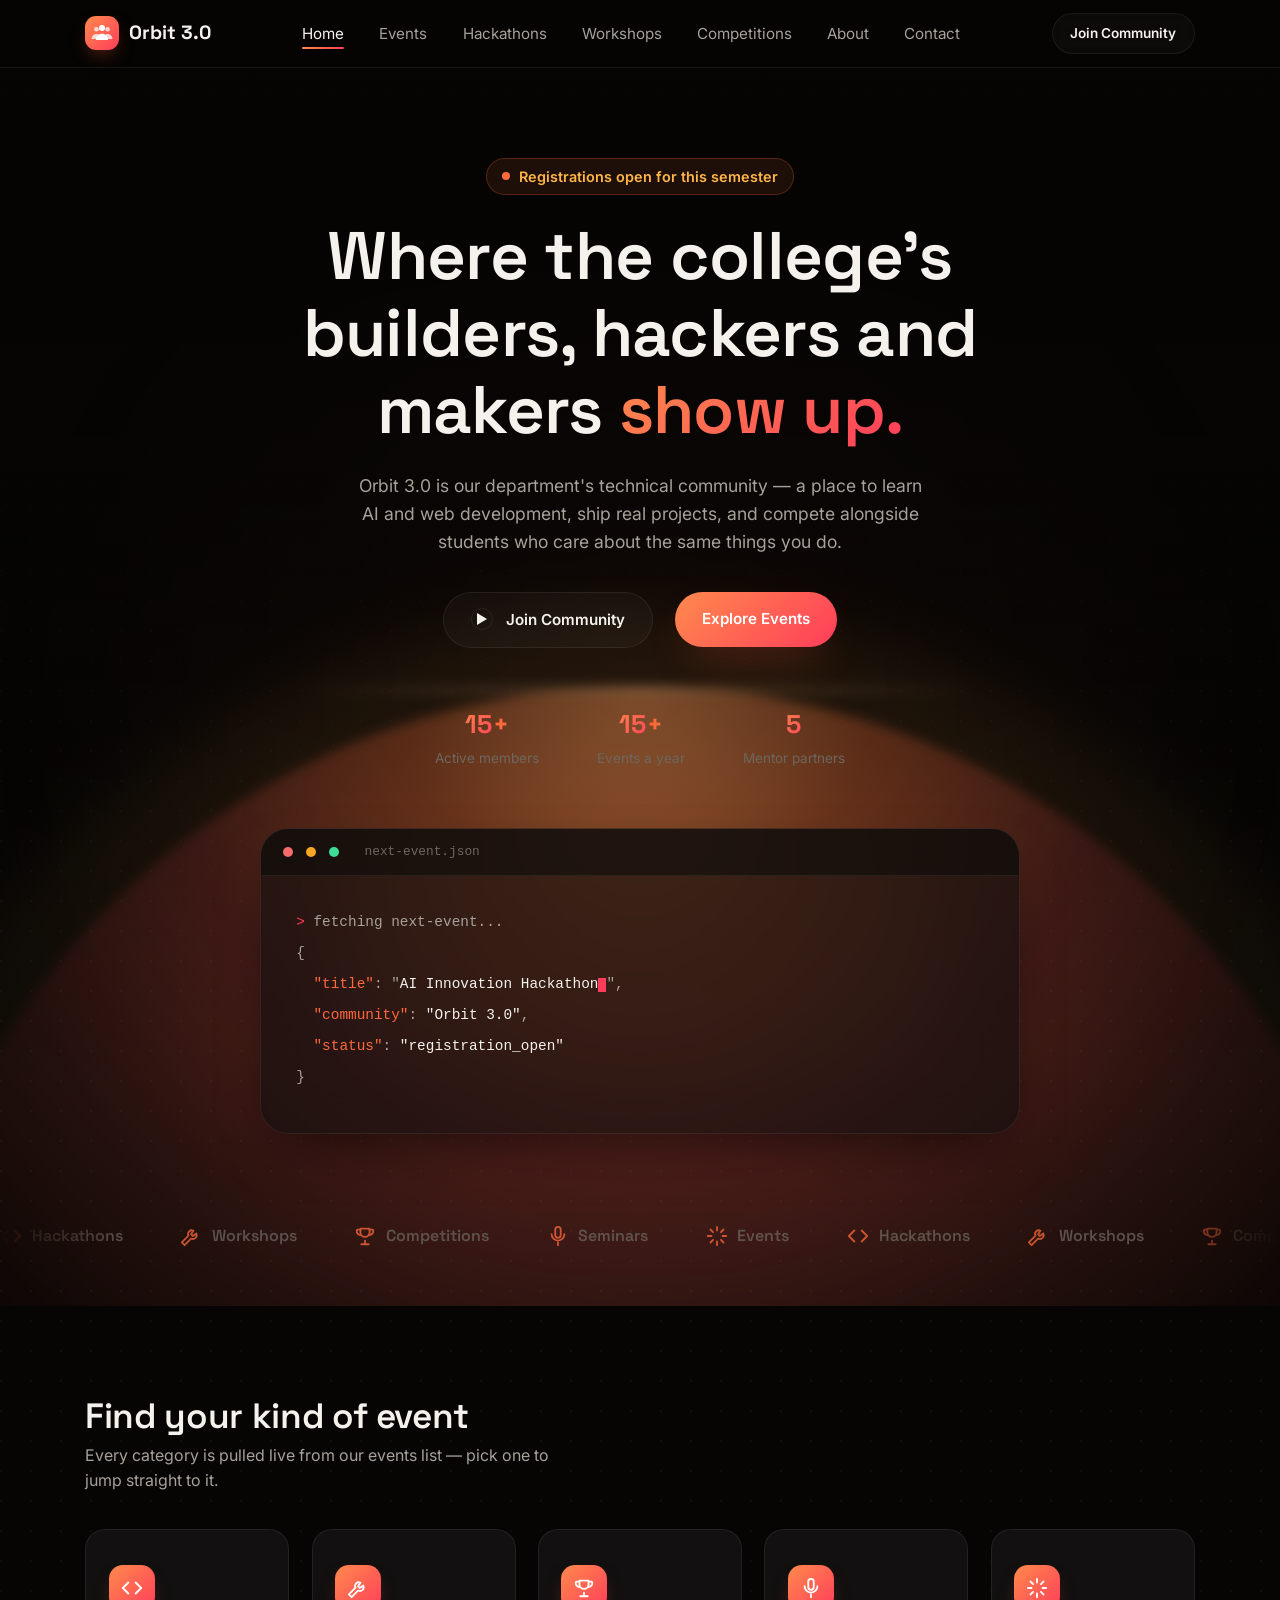
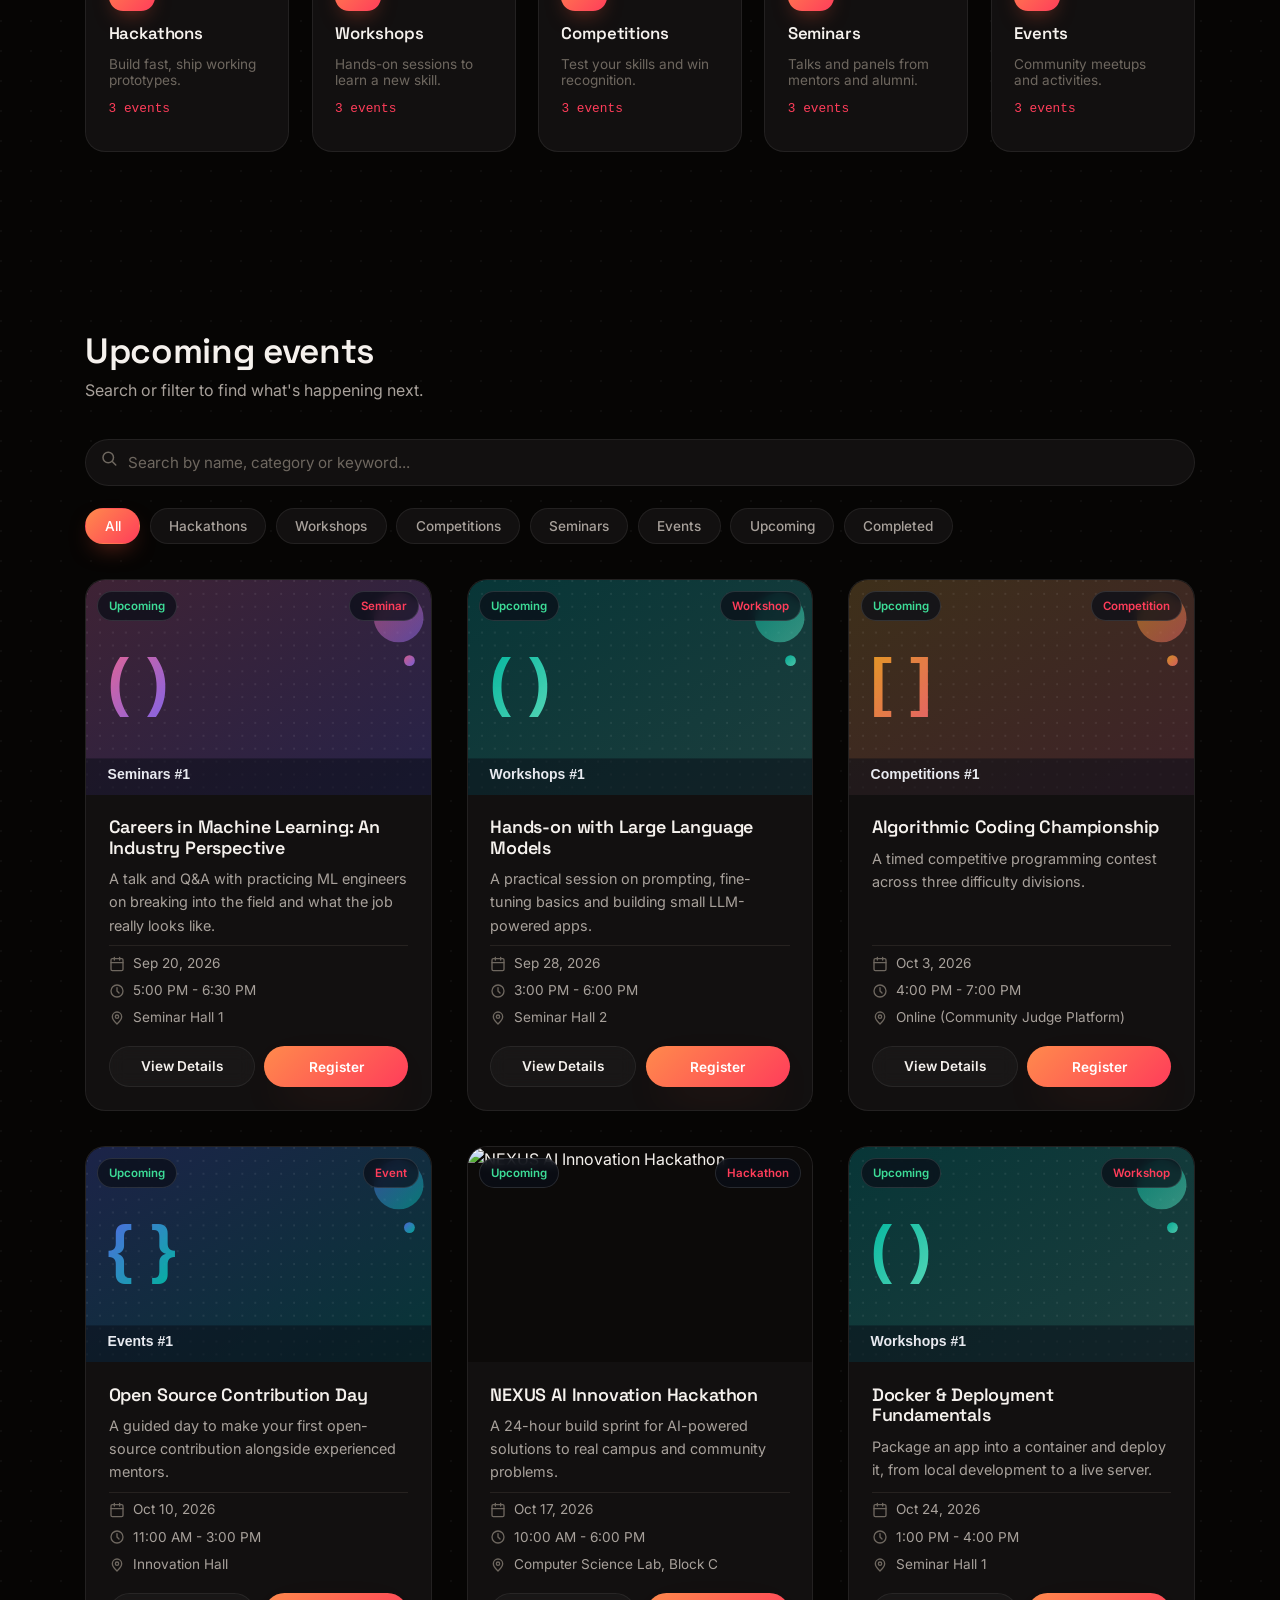
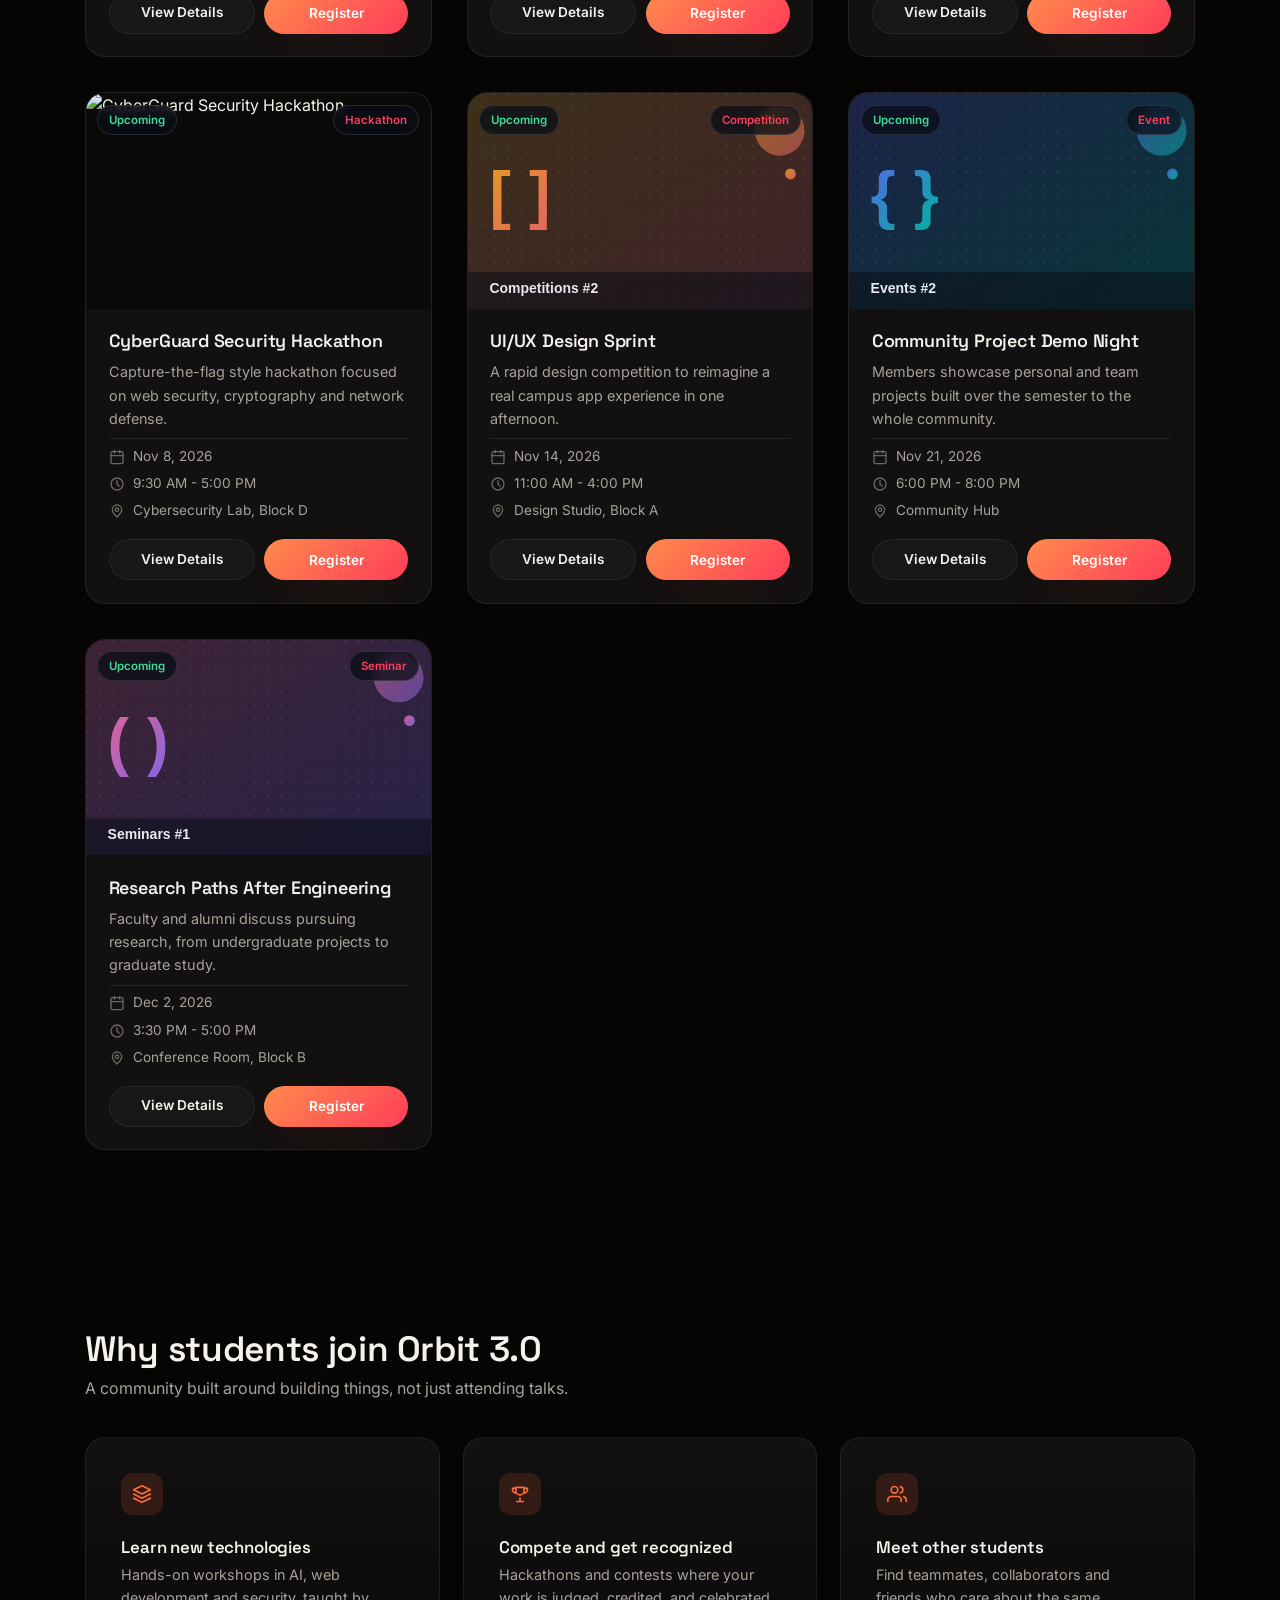
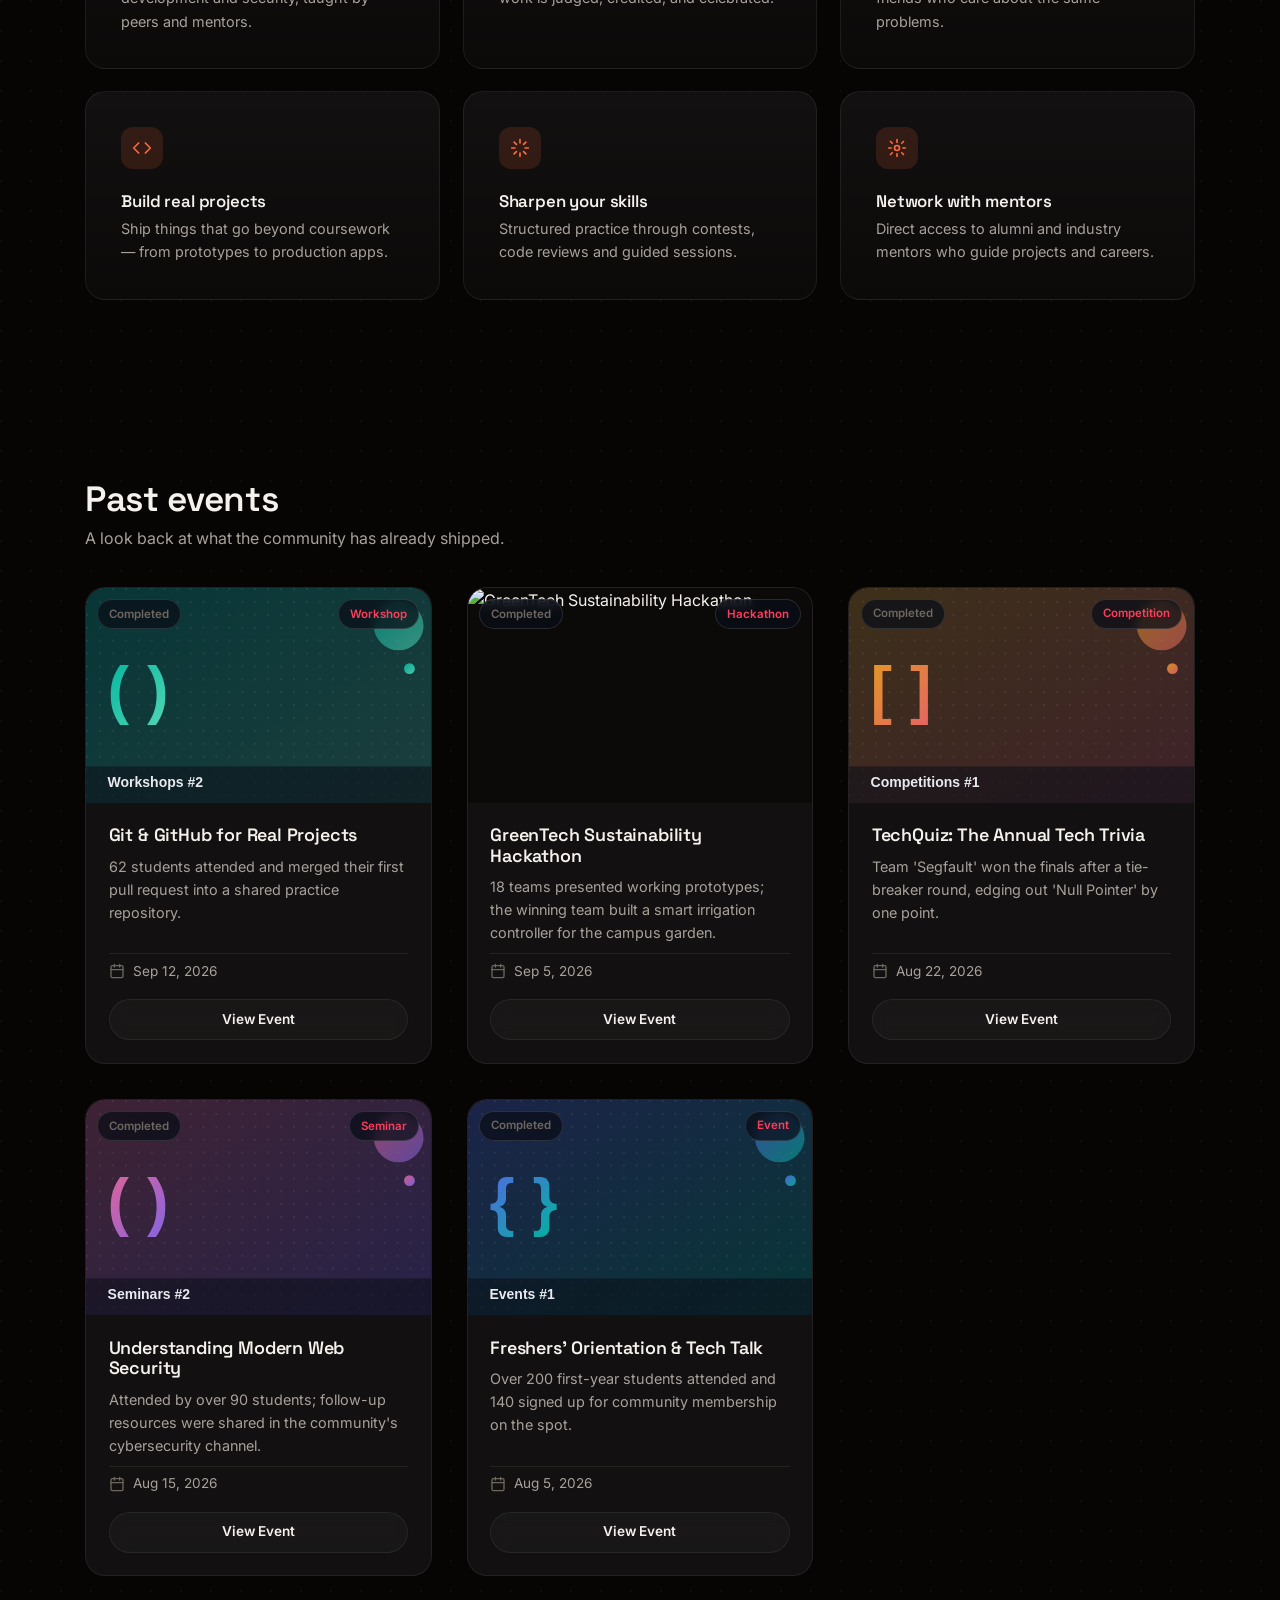
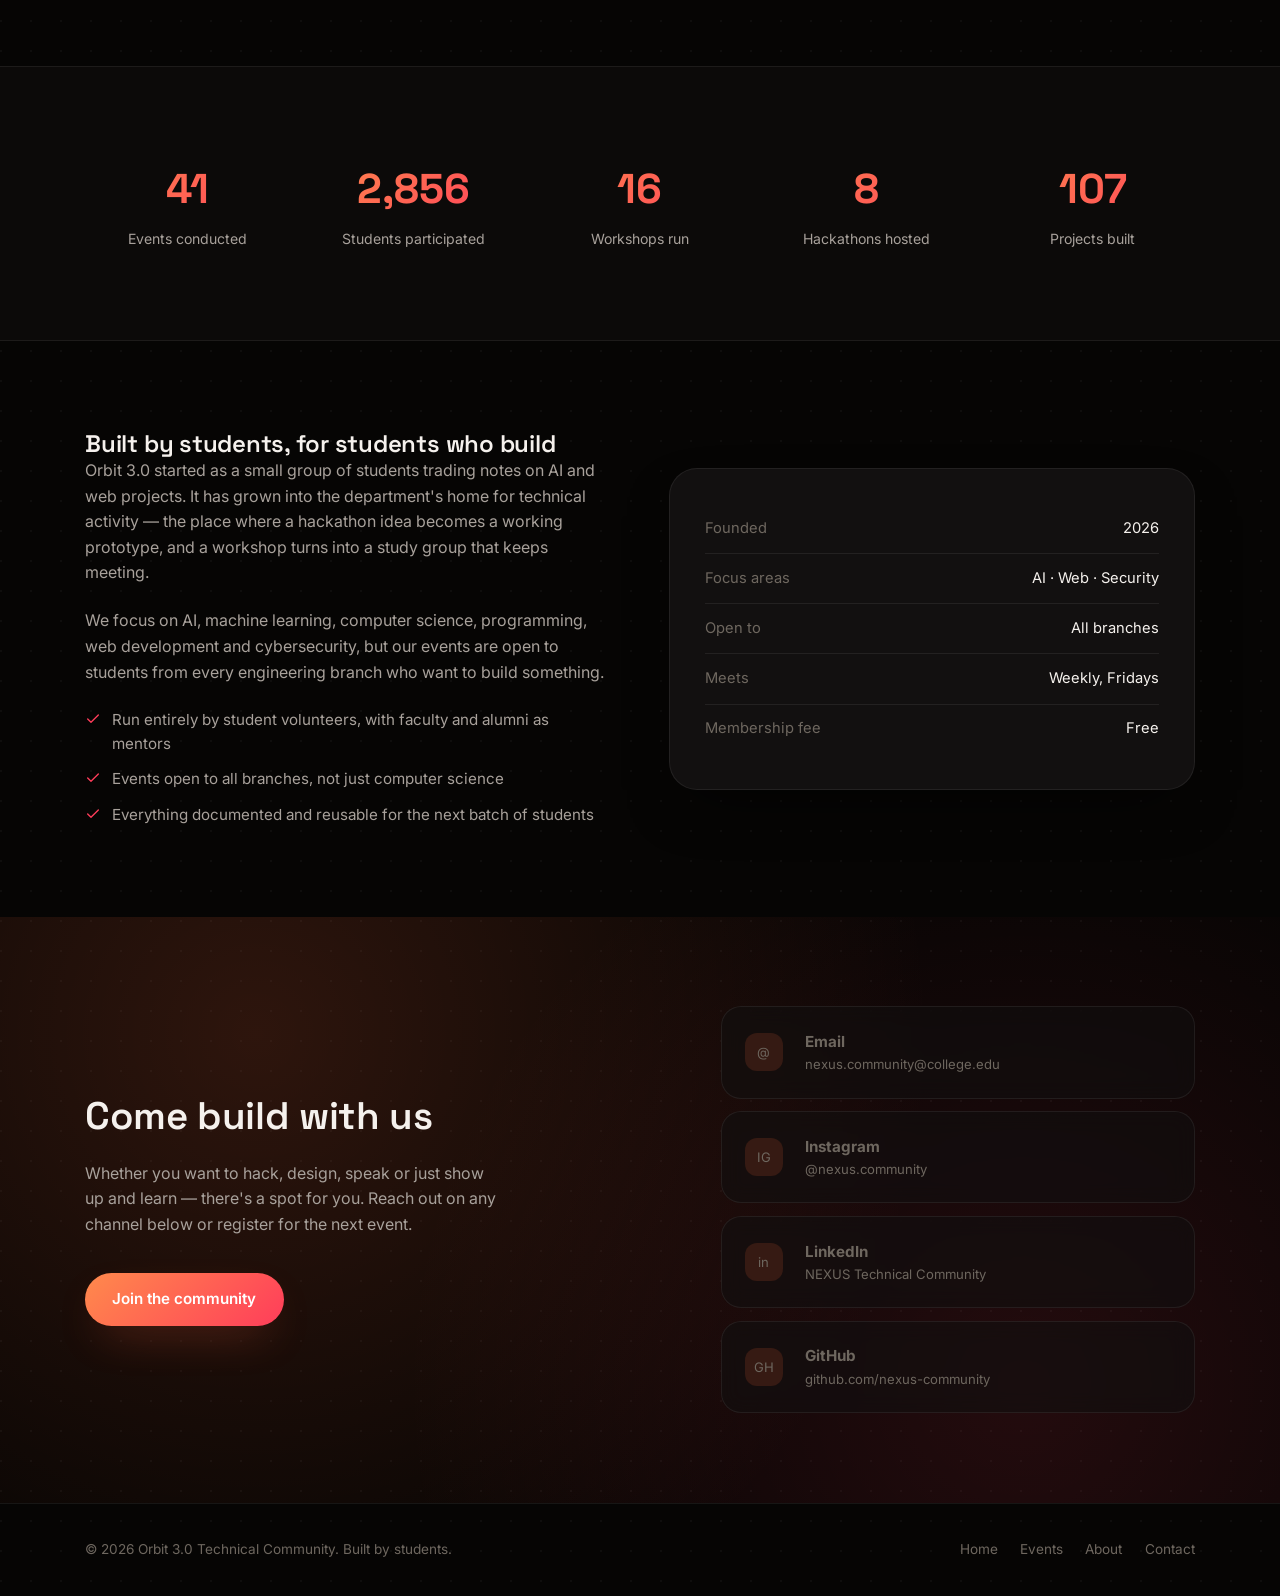
==== index.html @ faaf7ba0 "Fix website structure" ====
<!DOCTYPE html>
<html lang="en">
<head>
  <meta charset="UTF-8" />
  <meta name="viewport" content="width=device-width, initial-scale=1.0" />
  <title>Orbit 3.0 — College Technical Community</title>
  <meta name="description" content="NEXUS is our college's technical community for AI, ML, web development, cybersecurity and programming — discover hackathons, workshops, competitions and seminars." />
  <link rel="preconnect" href="https://fonts.googleapis.com" />
  <link rel="preconnect" href="https://fonts.gstatic.com" crossorigin />
  <link href="https://fonts.googleapis.com/css2?family=Space+Grotesk:wght@500;600;700&family=Inter:wght@400;500;600;700&display=swap" rel="stylesheet" />
  <link rel="stylesheet" href="style.css" />
</head>
<body>
  <a href="#main" class="skip-link">Skip to main content</a>

  <!-- Decorative fixed progress bar, filled by script.js as the user scrolls -->
  <div class="scroll-progress" id="scrollProgress" aria-hidden="true"></div>

  <!-- ============== NAVBAR ============== -->
  <header class="navbar">
    <div class="container nav-inner">
      <a href="#home" class="brand">
        <span class="brand-mark" aria-hidden="true">
            <svg width="30" height="24" viewBox="0 0 24 24" fill="none" xmlns="http://www.w3.org/2000/svg">
            <circle cx="6.4" cy="8.3" r="2.3" fill="currentColor" opacity="0.75"/>
            <path d="M1.6 18c0-2.9 2.1-5.1 4.8-5.1s4.8 2.2 4.8 5.1" fill="currentColor" opacity="0.75"/>
            <circle cx="17.6" cy="8.3" r="2.3" fill="currentColor" opacity="0.75"/>
            <path d="M12.8 18c0-2.9 2.1-5.1 4.8-5.1s4.8 2.2 4.8 5.1" fill="currentColor" opacity="0.75"/>
            <circle cx="12" cy="6.9" r="3" fill="currentColor"/>
            <path d="M5.9 19c0-3.6 2.7-6.3 6.1-6.3s6.1 2.7 6.1 6.3" fill="currentColor"/>
          </svg>
        </span>
        Orbit 3.0
      </a>

      <nav aria-label="Primary">
        <ul class="nav-links" id="navLinks">
          <li><a href="#home" class="active">Home</a></li>
          <li><a href="#events">Events</a></li>
          <li><a href="#categories">Hackathons</a></li>
          <li><a href="#categories">Workshops</a></li>
          <li><a href="#categories">Competitions</a></li>
          <li><a href="#about">About</a></li>
          <li><a href="#contact">Contact</a></li>
        </ul>
      </nav>

      <div class="nav-cta">
        <a href="#contact" class="btn btn-secondary btn-sm">Join Community</a>
        <button class="hamburger" id="hamburger" aria-label="Toggle navigation menu" aria-expanded="false">
          <span></span><span></span><span></span>
        </button>
      </div>
    </div>
  </header>

  <main id="main">
    <!-- ============== HERO ============== -->
    <section id="home" class="hero">
      <div class="hero-glow" aria-hidden="true"></div>
      <div class="container hero-center">
        <div class="hero-eyebrow-row">
          <span class="live-dot" aria-hidden="true"></span>
          Registrations open for this semester
        </div>
        <h1>Where the college's builders, hackers and makers <span class="grad-text">show up.</span></h1>
        <p>
          Orbit 3.0 is our department's technical community — a place to learn AI and web development, ship real
          projects, and compete alongside students who care about the same things you do.
        </p>
        <div class="hero-actions">
          <a href="#contact" class="btn btn-secondary">
            <span class="btn-play" aria-hidden="true">
              <svg width="10" height="12" viewBox="0 0 10 12" fill="currentColor"><path d="M0 0v12l10-6L0 0Z"/></svg>
            </span>
            Join Community
          </a>
          <a href="#events" class="btn btn-primary">Explore Events</a>
        </div>
        <div class="hero-meta">
          <div>
            <span class="meta-number"><strong data-count-to="15">0</strong><span class="meta-suffix">+</span></span>
            <span class="meta-label">Active members</span>
          </div>
          <div>
            <span class="meta-number"><strong data-count-to="15">0</strong><span class="meta-suffix">+</span></span>
            <span class="meta-label">Events a year</span>
          </div>
          <div>
            <span class="meta-number"><strong data-count-to="5">0</strong></span>
            <span class="meta-label">Mentor partners</span>
          </div>
        </div>

        <div class="hero-visual" aria-hidden="true">
          <div class="terminal-bar">
            <span class="terminal-dot red"></span>
            <span class="terminal-dot yellow"></span>
            <span class="terminal-dot green"></span>
            <span class="terminal-title">next-event.json</span>
          </div>
          <div class="terminal-body">
            <div class="line"><span class="prompt">&gt;</span> fetching next-event...</div>
            <div class="line">{</div>
            <div class="line">&nbsp;&nbsp;<span class="key">"title"</span>: "<span class="val" id="heroTypedValue"></span><span class="type-cursor"></span>",</div>
            <div class="line">&nbsp;&nbsp;<span class="key">"community"</span>: <span class="val">"Orbit 3.0"</span>,</div>
            <div class="line">&nbsp;&nbsp;<span class="key">"status"</span>: <span class="val">"registration_open"</span></div>
            <div class="line">}</div>
          </div>
        </div>
      </div>

      <!-- Auto-scrolling strip of event categories, echoing the "trusted by"
           logo marquees on premium landing pages, built entirely from the
           site's real categories (not fabricated content). -->
      <div class="marquee" aria-label="Event categories">
        <div class="marquee-track" id="marqueeTrack">
          <!-- Rendered twice by script.js for a seamless loop -->
        </div>
      </div>
    </section>

    <!-- ============== CATEGORIES ============== -->
    <section id="categories">
      <div class="container">
        <div class="section-head">
          <div>
            <h2>Find your kind of event</h2>
            <p>Every category is pulled live from our events list — pick one to jump straight to it.</p>
          </div>
        </div>
        <div class="category-grid" id="categoryGrid">
          <!-- Rendered by script.js -->
        </div>
      </div>
    </section>

    <!-- ============== UPCOMING EVENTS ============== -->
    <section id="events">
      <div class="container">
        <div class="section-head">
          <div>
            <h2>Upcoming events</h2>
            <p>Search or filter to find what's happening next.</p>
          </div>
        </div>

        <div class="controls">
          <div class="search-box">
            <span class="search-icon" aria-hidden="true">
              <svg width="18" height="18" viewBox="0 0 24 24" fill="none" stroke="currentColor" stroke-width="2" stroke-linecap="round" stroke-linejoin="round"><circle cx="11" cy="11" r="7"/><path d="m21 21-4.3-4.3"/></svg>
            </span>
            <label for="eventSearch" class="sr-only">Search events</label>
            <input type="search" id="eventSearch" placeholder="Search by name, category or keyword..." />
          </div>
          <div class="filter-chips" role="group" aria-label="Filter events">
            <button class="chip active" data-filter="all">All</button>
            <button class="chip" data-filter="hackathon">Hackathons</button>
            <button class="chip" data-filter="workshop">Workshops</button>
            <button class="chip" data-filter="competition">Competitions</button>
            <button class="chip" data-filter="seminar">Seminars</button>
            <button class="chip" data-filter="event">Events</button>
            <button class="chip" data-filter="upcoming">Upcoming</button>
            <button class="chip" data-filter="completed">Completed</button>
          </div>
        </div>

        <div class="event-grid" id="eventGrid">
          <!-- Rendered by script.js -->
        </div>
      </div>
    </section>

    <!-- ============== WHY JOIN ============== -->
    <section id="why-join">
      <div class="container">
        <div class="section-head">
          <div>
            <h2>Why students join Orbit 3.0</h2>
            <p>A community built around building things, not just attending talks.</p>
          </div>
        </div>
        <div class="benefits-grid">
          <div class="benefit-card reveal">
            <div class="benefit-icon">
              <svg width="20" height="20" viewBox="0 0 24 24" fill="none" stroke="currentColor" stroke-width="2" stroke-linecap="round" stroke-linejoin="round"><path d="M12 2 2 7l10 5 10-5-10-5Z"/><path d="M2 17l10 5 10-5M2 12l10 5 10-5"/></svg>
            </div>
            <h3>Learn new technologies</h3>
            <p>Hands-on workshops in AI, web development and security, taught by peers and mentors.</p>
          </div>
          <div class="benefit-card reveal">
            <div class="benefit-icon">
              <svg width="20" height="20" viewBox="0 0 24 24" fill="none" stroke="currentColor" stroke-width="2" stroke-linecap="round" stroke-linejoin="round"><path d="M8 21h8M12 17v4M7 4h10v4a5 5 0 0 1-10 0V4Z"/><path d="M7 5H4a1 1 0 0 0-1 1 5 5 0 0 0 4 5M17 5h3a1 1 0 0 1 1 1 5 5 0 0 1-4 5"/></svg>
            </div>
            <h3>Compete and get recognized</h3>
            <p>Hackathons and contests where your work is judged, credited, and celebrated.</p>
          </div>
          <div class="benefit-card reveal">
            <div class="benefit-icon">
              <svg width="20" height="20" viewBox="0 0 24 24" fill="none" stroke="currentColor" stroke-width="2" stroke-linecap="round" stroke-linejoin="round"><path d="M17 21v-2a4 4 0 0 0-4-4H5a4 4 0 0 0-4 4v2"/><circle cx="9" cy="7" r="4"/><path d="M23 21v-2a4 4 0 0 0-3-3.87M16 3.13a4 4 0 0 1 0 7.75"/></svg>
            </div>
            <h3>Meet other students</h3>
            <p>Find teammates, collaborators and friends who care about the same problems.</p>
          </div>
          <div class="benefit-card reveal">
            <div class="benefit-icon">
              <svg width="20" height="20" viewBox="0 0 24 24" fill="none" stroke="currentColor" stroke-width="2" stroke-linecap="round" stroke-linejoin="round"><path d="m16 18 6-6-6-6M8 6l-6 6 6 6"/></svg>
            </div>
            <h3>Build real projects</h3>
            <p>Ship things that go beyond coursework — from prototypes to production apps.</p>
          </div>
          <div class="benefit-card reveal">
            <div class="benefit-icon">
              <svg width="20" height="20" viewBox="0 0 24 24" fill="none" stroke="currentColor" stroke-width="2" stroke-linecap="round" stroke-linejoin="round"><path d="M12 2v4M12 18v4M4.9 4.9l2.8 2.8M16.3 16.3l2.8 2.8M2 12h4M18 12h4M4.9 19.1l2.8-2.8M16.3 7.7l2.8-2.8"/></svg>
            </div>
            <h3>Sharpen your skills</h3>
            <p>Structured practice through contests, code reviews and guided sessions.</p>
          </div>
          <div class="benefit-card reveal">
            <div class="benefit-icon">
              <svg width="20" height="20" viewBox="0 0 24 24" fill="none" stroke="currentColor" stroke-width="2" stroke-linecap="round" stroke-linejoin="round"><circle cx="12" cy="12" r="3"/><path d="M12 2v3M12 19v3M4.2 4.2l2.1 2.1M17.7 17.7l2.1 2.1M2 12h3M19 12h3M4.2 19.8l2.1-2.1M17.7 6.3l2.1-2.1"/></svg>
            </div>
            <h3>Network with mentors</h3>
            <p>Direct access to alumni and industry mentors who guide projects and careers.</p>
          </div>
        </div>
      </div>
    </section>

    <!-- ============== PAST EVENTS ============== -->
    <section id="past-events">
      <div class="container">
        <div class="section-head">
          <div>
            <h2>Past events</h2>
            <p>A look back at what the community has already shipped.</p>
          </div>
        </div>
        <div class="event-grid" id="pastEventGrid">
          <!-- Rendered by script.js -->
        </div>
      </div>
    </section>

    <!-- ============== STATS ============== -->
    <section class="stats-section" aria-label="Community statistics">
      <div class="container">
        <div class="stats-grid">
          <div>
            <div class="stat-value" data-target="46">0</div>
            <div class="stat-label">Events conducted</div>
          </div>
          <div>
            <div class="stat-value" data-target="3200">0</div>
            <div class="stat-label">Students participated</div>
          </div>
          <div>
            <div class="stat-value" data-target="18">0</div>
            <div class="stat-label">Workshops run</div>
          </div>
          <div>
            <div class="stat-value" data-target="9">0</div>
            <div class="stat-label">Hackathons hosted</div>
          </div>
          <div>
            <div class="stat-value" data-target="120">0</div>
            <div class="stat-label">Projects built</div>
          </div>
        </div>
      </div>
    </section>

    <!-- ============== ABOUT ============== -->
    <section id="about">
      <div class="container about-grid">
        <div class="about-copy reveal">
          <h2>Built by students, for students who build</h2>
          <p>
           Orbit 3.0 started as a small group of students trading notes on AI and web projects. It has grown into the
            department's home for technical activity — the place where a hackathon idea becomes a working prototype,
            and a workshop turns into a study group that keeps meeting.
          </p>
          <p>
            We focus on AI, machine learning, computer science, programming, web development and cybersecurity, but
            our events are open to students from every engineering branch who want to build something.
          </p>
          <ul class="about-list">
            <li><svg width="16" height="16" viewBox="0 0 24 24" fill="none" stroke="currentColor" stroke-width="2" stroke-linecap="round" stroke-linejoin="round"><path d="M20 6 9 17l-5-5"/></svg> Run entirely by student volunteers, with faculty and alumni as mentors</li>
            <li><svg width="16" height="16" viewBox="0 0 24 24" fill="none" stroke="currentColor" stroke-width="2" stroke-linecap="round" stroke-linejoin="round"><path d="M20 6 9 17l-5-5"/></svg> Events open to all branches, not just computer science</li>
            <li><svg width="16" height="16" viewBox="0 0 24 24" fill="none" stroke="currentColor" stroke-width="2" stroke-linecap="round" stroke-linejoin="round"><path d="M20 6 9 17l-5-5"/></svg> Everything documented and reusable for the next batch of students</li>
          </ul>
        </div>
        <div class="about-panel reveal">
          <div class="about-panel-row"><span>Founded</span><span>2026</span></div>
          <div class="about-panel-row"><span>Focus areas</span><span>AI · Web · Security</span></div>
          <div class="about-panel-row"><span>Open to</span><span>All branches</span></div>
          <div class="about-panel-row"><span>Meets</span><span>Weekly, Fridays</span></div>
          <div class="about-panel-row"><span>Membership fee</span><span>Free</span></div>
        </div>
      </div>
    </section>

    <!-- ============== CONTACT / JOIN ============== -->
    <section id="contact" class="contact-section">
      <div class="container contact-grid">
        <div class="contact-copy reveal">
          <h2>Come build with us</h2>
          <p>
            Whether you want to hack, design, speak or just show up and learn — there's a spot for you. Reach out on
            any channel below or register for the next event.
          </p>
          <a href="#events" class="btn btn-primary">Join the community</a>
        </div>
        <div class="contact-channels">
          <a class="channel reveal" href="mailto:nexus.community@college.edu">
            <span class="channel-icon">@</span>
            <span>
              <strong>Email</strong>
              <span>nexus.community@college.edu</span>
            </span>
          </a>
          <a class="channel reveal" href="https://instagram.com/" target="_blank" rel="noopener noreferrer">
            <span class="channel-icon">IG</span>
            <span>
              <strong>Instagram</strong>
              <span>@nexus.community</span>
            </span>
          </a>
          <a class="channel reveal" href="https://linkedin.com/" target="_blank" rel="noopener noreferrer">
            <span class="channel-icon">in</span>
            <span>
              <strong>LinkedIn</strong>
              <span>NEXUS Technical Community</span>
            </span>
          </a>
          <a class="channel reveal" href="https://github.com/" target="_blank" rel="noopener noreferrer">
            <span class="channel-icon">GH</span>
            <span>
              <strong>GitHub</strong>
              <span>github.com/nexus-community</span>
            </span>
          </a>
        </div>
      </div>
    </section>
  </main>

  <footer class="site-footer">
    <div class="container footer-inner">
      <p>&copy; <span id="year"></span> Orbit 3.0 Technical Community. Built by students.</p>
      <div class="footer-links">
        <a href="#home">Home</a>
        <a href="#events">Events</a>
        <a href="#about">About</a>
        <a href="#contact">Contact</a>
      </div>
    </div>
  </footer>

  <div class="toast" id="toast" role="status" aria-live="polite"></div>

  <!-- Data files first, main script last -->
  <script src="js/hackathons.js"></script>
  <script src="js/workshops.js"></script>
  <script src="js/competitions.js"></script>
  <script src="js/seminars.js"></script>
  <script src="js/events.js"></script>
  <script src="js/script.js"></script>
</body>
</html>
---- style.css ----
/* =========================================================
   NEXUS — College Technical Community
   Stylesheet
   Structure:
     1. Design tokens
     2. Reset & base
     3. Layout helpers
     4. Navbar
     5. Hero
     6. Section headers
     7. Filters & search
     8. Event cards
     9. Category cards
     10. Why join
     11. Stats
     12. About
     13. Contact / footer
     14. Utilities & animation
     15. Media queries
   ========================================================= */

/* ---------- 1. Design tokens ---------- */
:root {
  /* colors — warm dark palette: near-black base, orange-to-red glow accent */
  --bg: #060504;
  --bg-raised: #0c0a09;
  --surface: #121010;
  --surface-hover: #171413;
  --border: #262220;
  --border-soft: rgba(255, 255, 255, 0.07);
  --text: #f5f1ed;
  --text-muted: #a8a19b;
  --text-faint: #6e675f;

  --accent: #ff6a3d;
  --accent-2: #ff3d5a;
  --accent-warm: #ffb648;
  --accent-pink: #ff3d5a;

  --accent-grad: linear-gradient(135deg, #ff8a4c 0%, #ff3d5a 100%);
  --accent-grad-2: linear-gradient(135deg, #ffb648 0%, #ff6a3d 100%);
  --glow-grad: radial-gradient(circle, rgba(255, 106, 61, 0.55) 0%, rgba(255, 61, 90, 0.15) 45%, transparent 70%);

  --success: #3ddc97;
  --danger: #ff5c5c;

  /* type */
  --font-display: "Space Grotesk", "Segoe UI", sans-serif;
  --font-body: "Inter", "Segoe UI", sans-serif;

  /* spacing scale */
  --space-1: 0.4rem;
  --space-2: 0.8rem;
  --space-3: 1.4rem;
  --space-4: 2.2rem;
  --space-5: 3.6rem;
  --space-6: 5.6rem;

  --radius-s: 12px;
  --radius-m: 20px;
  --radius-l: 28px;
  --radius-pill: 999px;

  --shadow-soft: 0 24px 60px -24px rgba(0, 0, 0, 0.75);
  --shadow-glow: 0 18px 46px -18px rgba(255, 90, 60, 0.45);
  --container: 1180px;

  --ease: cubic-bezier(0.16, 1, 0.3, 1);
  --ease-spring: cubic-bezier(0.34, 1.56, 0.64, 1);
}

/* ---------- 2. Reset & base ---------- */
* {
  margin: 0;
  padding: 0;
  box-sizing: border-box;
}

html {
  scroll-behavior: smooth;
}

@media (prefers-reduced-motion: reduce) {
  html {
    scroll-behavior: auto;
  }
  *,
  *::before,
  *::after {
    animation-duration: 0.01ms !important;
    animation-iteration-count: 1 !important;
    transition-duration: 0.01ms !important;
  }
}

body {
  font-family: var(--font-body);
  background: var(--bg);
  color: var(--text);
  line-height: 1.6;
  overflow-x: hidden;
  background-image: radial-gradient(circle at 1px 1px, rgba(255, 255, 255, 0.035) 1px, transparent 0);
  background-size: 30px 30px;
}

/* Fixed scroll-progress indicator, filled with the brand gradient as the
   page is scrolled. Purely decorative, updated from script.js. */
.scroll-progress {
  position: fixed;
  top: 0;
  left: 0;
  height: 3px;
  width: 0%;
  background: var(--accent-grad);
  z-index: 300;
  transition: width 0.1s linear;
}

img {
  max-width: 100%;
  display: block;
}

a {
  color: inherit;
  text-decoration: none;
}

ul {
  list-style: none;
}

button {
  font-family: inherit;
  cursor: pointer;
  border: none;
  background: none;
  color: inherit;
}

input,
textarea {
  font-family: inherit;
}

h1,
h2,
h3,
h4 {
  font-family: var(--font-display);
  font-weight: 600;
  line-height: 1.15;
  letter-spacing: -0.01em;
}

:focus-visible {
  outline: 2px solid var(--accent-2);
  outline-offset: 3px;
  border-radius: 4px;
}

.container {
  max-width: var(--container);
  margin-inline: auto;
  padding-inline: var(--space-4);
}

section {
  padding-block: var(--space-6);
}

/* ---------- Scroll reveal base (placed early in the cascade on purpose:
   component-specific :hover transforms declared later must win over the
   plain in-view reset below at equal selector specificity) ---------- */
.reveal {
  opacity: 0;
  transform: translateY(28px) scale(0.97);
  transition: opacity 0.8s var(--ease), transform 0.8s var(--ease);
  transition-delay: var(--reveal-delay, 0s);
}

.reveal.in-view {
  opacity: 1;
  transform: translateY(0) scale(1);
}

.section-head {
  opacity: 0;
  transform: translateY(18px);
  transition: opacity 0.7s var(--ease), transform 0.7s var(--ease);
}

.section-head.in-view {
  opacity: 1;
  transform: translateY(0);
}

.skip-link {
  position: absolute;
  left: -999px;
  top: 0;
  background: var(--accent);
  color: #fff;
  padding: var(--space-2) var(--space-3);
  z-index: 999;
  border-radius: var(--radius-s);
}

.skip-link:focus {
  left: var(--space-3);
  top: var(--space-3);
}

/* ---------- Buttons ---------- */
.btn {
  display: inline-flex;
  align-items: center;
  justify-content: center;
  gap: var(--space-2);
  padding: 0.9rem 1.7rem;
  border-radius: var(--radius-pill);
  font-weight: 600;
  font-size: 0.95rem;
  transition: transform 0.35s var(--ease-spring), box-shadow 0.35s var(--ease), background 0.3s var(--ease),
    border-color 0.3s var(--ease), color 0.3s var(--ease);
  white-space: nowrap;
}

.btn-primary {
  background: var(--accent-grad);
  color: #fff;
  box-shadow: var(--shadow-glow);
}

.btn-primary:hover {
  transform: translateY(-3px) scale(1.02);
  box-shadow: 0 22px 50px -14px rgba(255, 90, 60, 0.6);
}

.btn-primary:active {
  transform: translateY(-1px) scale(0.99);
}

.btn-secondary {
  background: rgba(255, 255, 255, 0.03);
  color: var(--text);
  border: 1px solid var(--border-soft);
  backdrop-filter: blur(8px);
}

.btn-secondary:hover {
  border-color: var(--accent);
  color: var(--accent-warm);
  transform: translateY(-3px);
  background: rgba(255, 106, 61, 0.08);
}

.btn-block {
  width: 100%;
}

.btn-sm {
  padding: 0.55rem 1.1rem;
  font-size: 0.85rem;
}

.btn:disabled {
  opacity: 0.5;
  cursor: not-allowed;
  transform: none !important;
}

/* ---------- 4. Navbar ---------- */
.navbar {
  position: sticky;
  top: 0;
  z-index: 100;
  background: rgba(6, 5, 4, 0.7);
  backdrop-filter: blur(16px) saturate(150%);
  -webkit-backdrop-filter: blur(16px) saturate(150%);
  border-bottom: 1px solid var(--border-soft);
  transition: background 0.4s var(--ease), border-color 0.4s var(--ease), box-shadow 0.4s var(--ease);
}

.navbar.scrolled {
  background: rgba(6, 5, 4, 0.92);
  box-shadow: 0 12px 30px -20px rgba(0, 0, 0, 0.8);
}

.nav-inner {
  display: flex;
  align-items: center;
  justify-content: space-between;
  padding-block: var(--space-2);
  transition: padding-block 0.35s var(--ease);
}

.navbar.scrolled .nav-inner {
  padding-block: 0.6rem;
}

.brand {
  display: flex;
  align-items: center;
  gap: 0.6rem;
  font-family: var(--font-display);
  font-size: 1.2rem;
  font-weight: 700;
}

.brand-mark {
  width: 34px;
  height: 34px;
  border-radius: 11px;
  background: var(--accent-grad);
  display: grid;
  place-items: center;
  font-size: 1rem;
  color: #fff;
  box-shadow: 0 8px 20px -8px rgba(255, 90, 60, 0.6);
  transition: transform 0.4s var(--ease-spring);
}

.brand:hover .brand-mark {
  transform: rotate(-8deg) scale(1.08);
}

.nav-links {
  display: flex;
  gap: var(--space-4);
}

.nav-links a {
  font-size: 0.95rem;
  color: var(--text-muted);
  position: relative;
  padding-block: 0.3rem;
  transition: color 0.2s;
}

.nav-links a:hover,
.nav-links a.active {
  color: var(--text);
}

.nav-links a.active::after {
  content: "";
  position: absolute;
  left: 0;
  right: 0;
  bottom: -2px;
  height: 2px;
  background: var(--accent-grad);
  border-radius: 2px;
}

.nav-cta {
  display: flex;
  align-items: center;
  gap: var(--space-3);
}

.hamburger {
  display: none;
  flex-direction: column;
  gap: 5px;
  padding: 0.4rem;
}

.hamburger span {
  width: 24px;
  height: 2px;
  background: var(--text);
  border-radius: 2px;
  transition: transform 0.25s var(--ease), opacity 0.25s var(--ease);
}

.hamburger.open span:nth-child(1) {
  transform: translateY(7px) rotate(45deg);
}

.hamburger.open span:nth-child(2) {
  opacity: 0;
}

.hamburger.open span:nth-child(3) {
  transform: translateY(-7px) rotate(-45deg);
}

/* ---------- 5. Hero ---------- */
.hero {
  padding-block: var(--space-6) var(--space-5);
  position: relative;
  overflow: hidden;
}

/* Dark vignette sitting between the glow and the text layer, so the top of
   the hero (headline, nav) stays high-contrast while the warm horizon glow
   still shows through lower down, near the CTAs and stats — matching the
   reference where only the lower portion of the hero glows. */
.hero::before {
  content: "";
  position: absolute;
  inset: 0;
  z-index: 1;
  pointer-events: none;
  background: linear-gradient(
    180deg,
    rgba(6, 5, 4, 0.94) 0%,
    rgba(6, 5, 4, 0.72) 35%,
    rgba(6, 5, 4, 0.32) 62%,
    rgba(6, 5, 4, 0.05) 82%,
    transparent 100%
  );
}

.hero-glow {
  position: absolute;
  bottom: -880px;
  left: 50%;
  width: 1500px;
  height: 1500px;
  transform: translateX(-50%) scale(1);
  border-radius: 50%;
  background: radial-gradient(
    circle at 50% 0%,
    rgba(255, 150, 90, 0.9) 0%,
    rgba(255, 106, 61, 0.5) 14%,
    rgba(255, 61, 90, 0.22) 28%,
    rgba(255, 61, 90, 0.08) 42%,
    transparent 58%
  );
  filter: blur(6px);
  pointer-events: none;
  z-index: 0;
  animation: glow-breathe 9s ease-in-out infinite;
}

/* Bright horizon rim — the crisp glowing line where the arc meets the dark
   background, like the edge of a sunrise. */
.hero-glow::before {
  content: "";
  position: absolute;
  top: 2px;
  left: 50%;
  width: 46%;
  height: 4px;
  transform: translateX(-50%);
  background: linear-gradient(90deg, transparent, rgba(255, 205, 160, 0.95), transparent);
  filter: blur(2px);
  animation: rim-shimmer 5s ease-in-out infinite;
}

/* Faint secondary halo that drifts a little slower, giving the glow depth */
.hero-glow::after {
  content: "";
  position: absolute;
  inset: -80px;
  border-radius: 50%;
  background: radial-gradient(circle at 50% 0%, rgba(255, 182, 72, 0.18) 0%, transparent 55%);
  filter: blur(30px);
  animation: glow-drift-slow 14s ease-in-out infinite;
}

@keyframes glow-breathe {
  0%, 100% {
    transform: translateX(-50%) scale(1);
    opacity: 0.92;
  }
  50% {
    transform: translateX(-50%) scale(1.045);
    opacity: 1;
  }
}

@keyframes rim-shimmer {
  0%, 100% {
    opacity: 0.7;
    width: 42%;
  }
  50% {
    opacity: 1;
    width: 52%;
  }
}

@keyframes glow-drift-slow {
  0%, 100% {
    transform: translateX(0) translateY(0);
  }
  50% {
    transform: translateX(14px) translateY(-10px);
  }
}

/* Subtle ambient glow that follows down the whole landing page, echoing the
   same warm light behind every section rather than only the hero. Purely
   decorative — sits behind all content, generated without any markup. */
body::after {
  content: "";
  position: fixed;
  left: 50%;
  bottom: -30vh;
  width: 1600px;
  height: 900px;
  transform: translateX(-50%);
  background: radial-gradient(circle, rgba(255, 90, 60, 0.1) 0%, transparent 68%);
  filter: blur(50px);
  pointer-events: none;
  z-index: -1;
  animation: ambient-drift 16s ease-in-out infinite;
}

@keyframes ambient-drift {
  0%, 100% {
    transform: translateX(-50%) translateY(0);
    opacity: 1;
  }
  50% {
    transform: translateX(-47%) translateY(-24px);
    opacity: 0.8;
  }
}

.hero-center {
  position: relative;
  z-index: 1;
  display: flex;
  flex-direction: column;
  align-items: center;
  text-align: center;
}

.hero-eyebrow-row {
  display: flex;
  align-items: center;
  gap: 0.6rem;
  margin-bottom: var(--space-3);
  color: var(--accent-warm);
  font-size: 0.9rem;
  font-weight: 600;
  background: rgba(255, 106, 61, 0.1);
  border: 1px solid rgba(255, 106, 61, 0.25);
  width: fit-content;
  padding: 0.4rem 0.9rem;
  border-radius: var(--radius-pill);
  transition: border-color 0.3s var(--ease), background 0.3s var(--ease), transform 0.3s var(--ease-spring);
}

.hero-eyebrow-row:hover {
  border-color: rgba(255, 106, 61, 0.5);
  background: rgba(255, 106, 61, 0.16);
  transform: translateY(-2px);
}

.live-dot {
  width: 8px;
  height: 8px;
  border-radius: 50%;
  background: var(--accent);
  box-shadow: 0 0 0 0 rgba(255, 106, 61, 0.6);
  animation: pulse-dot 2s infinite;
}

@keyframes pulse-dot {
  0% {
    box-shadow: 0 0 0 0 rgba(255, 106, 61, 0.55);
  }
  70% {
    box-shadow: 0 0 0 10px rgba(255, 106, 61, 0);
  }
  100% {
    box-shadow: 0 0 0 0 rgba(255, 106, 61, 0);
  }
}

.hero h1 {
  font-size: clamp(2.4rem, 5.4vw, 4.2rem);
  margin-bottom: var(--space-3);
  max-width: 18ch;
}

.hero h1 .grad-text {
  background: var(--accent-grad);
  -webkit-background-clip: text;
  background-clip: text;
  color: transparent;
}

.hero p {
  color: var(--text-muted);
  font-size: 1.1rem;
  max-width: 52ch;
  margin-bottom: var(--space-4);
}

.hero-actions {
  display: flex;
  gap: var(--space-3);
  flex-wrap: wrap;
  justify-content: center;
  margin-bottom: var(--space-5);
}

.btn-play {
  display: inline-flex;
  align-items: center;
  justify-content: center;
  width: 22px;
  height: 22px;
  border-radius: 50%;
  border: 1px solid var(--border-soft);
  color: var(--text);
}

.hero-meta {
  display: flex;
  gap: var(--space-5);
  justify-content: center;
  margin-bottom: var(--space-5);
  flex-wrap: wrap;
}

.hero-meta div {
  display: flex;
  flex-direction: column;
  align-items: center;
}

.hero-meta strong,
.hero-meta .meta-suffix {
  font-family: var(--font-display);
  font-size: 1.6rem;
  font-weight: 700;
}

.meta-number {
  display: inline-flex;
  align-items: baseline;
}

.hero-meta strong {
  background: var(--accent-grad);
  -webkit-background-clip: text;
  background-clip: text;
  color: transparent;
}

.hero-meta .meta-suffix {
  color: var(--accent);
  margin-left: 1px;
}

.hero-meta .meta-label {
  color: var(--text-faint);
  font-size: 0.85rem;
  margin-top: 0.2rem;
}

/* terminal-style visual — now the centered "dashboard preview" sitting
   below the fold, floating over the glow like the reference screenshot */
.hero-visual {
  background: rgba(18, 16, 16, 0.6);
  border: 1px solid var(--border-soft);
  border-radius: var(--radius-l);
  box-shadow: var(--shadow-soft);
  overflow: hidden;
  backdrop-filter: blur(20px);
  will-change: transform;
  transition: transform 0.2s linear, box-shadow 0.4s var(--ease);
  width: 100%;
  max-width: 760px;
  margin-inline: auto;
}

.hero-visual:hover {
  box-shadow: var(--shadow-soft), var(--shadow-glow);
}

.terminal-bar {
  display: flex;
  align-items: center;
  gap: var(--space-2);
  padding: var(--space-2) var(--space-3);
  border-bottom: 1px solid var(--border-soft);
  background: rgba(12, 10, 9, 0.6);
}

.terminal-dot {
  width: 10px;
  height: 10px;
  border-radius: 50%;
}

.terminal-dot.red {
  background: #f76b6b;
}

.terminal-dot.yellow {
  background: #f5a623;
}

.terminal-dot.green {
  background: #3ddc97;
}

.terminal-title {
  margin-left: var(--space-2);
  color: var(--text-faint);
  font-size: 0.8rem;
  font-family: monospace;
}

.terminal-body {
  padding: var(--space-4);
  font-family: monospace;
  font-size: 0.9rem;
  min-height: 200px;
  text-align: left;
}

.terminal-body .line {
  margin-bottom: 0.5rem;
  color: var(--text-muted);
}

.terminal-body .prompt {
  color: var(--accent-2);
}

.terminal-body .key {
  color: var(--accent);
}

.terminal-body .val {
  color: var(--text);
}

.type-cursor {
  display: inline-block;
  width: 8px;
  height: 1em;
  background: var(--accent-2);
  vertical-align: text-bottom;
  animation: blink 1s steps(1) infinite;
}

@keyframes blink {
  50% {
    opacity: 0;
  }
}

/* ---------- Category marquee ---------- */
/* An infinitely-scrolling strip of the site's real event categories,
   sitting below the hero — the same visual role as a "trusted by" logo
   row on SaaS landing pages, built from actual site content. */
.marquee {
  position: relative;
  z-index: 1;
  margin-top: var(--space-6);
  overflow: hidden;
  -webkit-mask-image: linear-gradient(90deg, transparent, #000 10%, #000 90%, transparent);
  mask-image: linear-gradient(90deg, transparent, #000 10%, #000 90%, transparent);
}

.marquee-track {
  display: flex;
  gap: var(--space-5);
  width: max-content;
  animation: marquee-scroll 26s linear infinite;
}

.marquee:hover .marquee-track {
  animation-play-state: paused;
}

.marquee-item {
  display: flex;
  align-items: center;
  gap: 0.6rem;
  color: var(--text-faint);
  font-family: var(--font-display);
  font-size: 1rem;
  font-weight: 600;
  white-space: nowrap;
  opacity: 0.75;
  transition: opacity 0.3s var(--ease), color 0.3s var(--ease);
}

.marquee-item:hover {
  opacity: 1;
  color: var(--accent-warm);
}

.marquee-item svg {
  color: var(--accent);
  flex-shrink: 0;
}

@keyframes marquee-scroll {
  0% {
    transform: translateX(0);
  }
  100% {
    transform: translateX(-50%);
  }
}

/* ---------- 6. Section headers ---------- */
.section-head {
  display: flex;
  align-items: flex-end;
  justify-content: space-between;
  gap: var(--space-3);
  margin-bottom: var(--space-4);
  flex-wrap: wrap;
}

.section-head h2 {
  font-size: clamp(1.6rem, 3vw, 2.2rem);
}

.section-head p {
  color: var(--text-muted);
  max-width: 50ch;
  margin-top: 0.4rem;
}

.section-link {
  color: var(--accent-2);
  font-weight: 600;
  font-size: 0.95rem;
  white-space: nowrap;
}

/* ---------- 7. Filters & search ---------- */
.controls {
  display: flex;
  flex-wrap: wrap;
  gap: var(--space-3);
  align-items: center;
  margin-bottom: var(--space-4);
}

.search-box {
  position: relative;
  flex: 1 1 260px;
}

.search-box input {
  width: 100%;
  padding: 0.8rem 1rem 0.8rem 2.6rem;
  border-radius: var(--radius-pill);
  border: 1px solid var(--border-soft);
  background: var(--surface);
  color: var(--text);
  font-size: 0.95rem;
  transition: border-color 0.3s var(--ease), box-shadow 0.3s var(--ease);
}

.search-box input::placeholder {
  color: var(--text-faint);
}

.search-box input:focus {
  border-color: var(--accent);
  box-shadow: 0 0 0 4px rgba(255, 106, 61, 0.15);
}

.search-icon {
  position: absolute;
  left: 0.9rem;
  top: 50%;
  transform: translateY(-50%);
  color: var(--text-faint);
  pointer-events: none;
}

.filter-chips {
  display: flex;
  gap: 0.6rem;
  flex-wrap: wrap;
}

.chip {
  padding: 0.55rem 1.15rem;
  border-radius: var(--radius-pill);
  border: 1px solid var(--border-soft);
  background: var(--surface);
  color: var(--text-muted);
  font-size: 0.85rem;
  font-weight: 500;
  transition: transform 0.3s var(--ease-spring), background 0.25s var(--ease), color 0.25s var(--ease),
    border-color 0.25s var(--ease);
}

.chip:hover {
  color: var(--text);
  border-color: var(--accent);
  transform: translateY(-2px);
}

.chip.active {
  background: var(--accent-grad);
  border-color: transparent;
  color: #fff;
  box-shadow: 0 10px 24px -10px rgba(255, 90, 60, 0.55);
}

/* ---------- 8. Event cards ---------- */
.event-grid {
  display: grid;
  grid-template-columns: repeat(auto-fill, minmax(300px, 1fr));
  gap: var(--space-4);
  perspective: 1200px;
}

.event-card {
  background: var(--surface);
  border: 1px solid var(--border-soft);
  border-radius: var(--radius-m);
  overflow: hidden;
  display: flex;
  flex-direction: column;
  transition: transform 0.45s var(--ease-spring), border-color 0.35s var(--ease), box-shadow 0.35s var(--ease);
  --tilt-x: 0deg;
  --tilt-y: 0deg;
}

.event-card:hover {
  transform: translateY(-6px) rotateX(var(--tilt-x)) rotateY(var(--tilt-y));
  border-color: rgba(255, 106, 61, 0.4);
  box-shadow: var(--shadow-glow);
}

.event-card:hover .event-thumb img {
  transform: scale(1.06);
}

.event-thumb {
  position: relative;
  aspect-ratio: 16 / 10;
  overflow: hidden;
  background: var(--bg-raised);
}

.event-thumb img {
  width: 100%;
  height: 100%;
  object-fit: cover;
  transition: transform 0.6s var(--ease);
}

.badge {
  position: absolute;
  top: 0.7rem;
  left: 0.7rem;
  padding: 0.3rem 0.7rem;
  border-radius: 999px;
  font-size: 0.72rem;
  font-weight: 600;
  background: rgba(10, 14, 23, 0.75);
  backdrop-filter: blur(4px);
  border: 1px solid rgba(255, 255, 255, 0.12);
}

.badge.status-upcoming {
  color: var(--success);
}

.badge.status-completed {
  color: var(--text-faint);
}

.badge.status-ongoing {
  color: var(--accent-warm);
}

.badge.category-badge {
  right: 0.7rem;
  left: auto;
  color: var(--accent-2);
}

.event-body {
  padding: var(--space-3);
  display: flex;
  flex-direction: column;
  gap: 0.55rem;
  flex: 1;
}

.event-body h3 {
  font-size: 1.12rem;
}

.event-desc {
  color: var(--text-muted);
  font-size: 0.9rem;
  flex: 1;
}

.event-meta {
  display: flex;
  flex-direction: column;
  gap: 0.35rem;
  font-size: 0.85rem;
  color: var(--text-muted);
  padding-top: 0.4rem;
  border-top: 1px solid var(--border);
}

.event-meta .meta-row {
  display: flex;
  align-items: center;
  gap: 0.5rem;
}

.event-meta svg {
  flex-shrink: 0;
  color: var(--text-faint);
}

.event-actions {
  display: flex;
  gap: 0.6rem;
  margin-top: 0.5rem;
}

.event-actions .btn {
  flex: 1;
}

.countdown {
  font-size: 0.78rem;
  color: var(--accent-warm);
  font-family: monospace;
}

.empty-state {
  text-align: center;
  padding: var(--space-5);
  color: var(--text-faint);
  grid-column: 1 / -1;
}

/* ---------- 9. Category cards ---------- */
.category-grid {
  display: grid;
  grid-template-columns: repeat(5, 1fr);
  gap: var(--space-3);
  perspective: 1200px;
}

.category-card {
  background: var(--surface);
  border: 1px solid var(--border-soft);
  border-radius: var(--radius-m);
  padding: var(--space-4) var(--space-3);
  text-align: left;
  transition: transform 0.4s var(--ease-spring), border-color 0.3s var(--ease), background 0.3s var(--ease),
    box-shadow 0.3s var(--ease);
  display: flex;
  flex-direction: column;
  gap: var(--space-2);
  --tilt-x: 0deg;
  --tilt-y: 0deg;
}

.category-card:hover {
  transform: translateY(-6px) scale(1.02) rotateX(var(--tilt-x)) rotateY(var(--tilt-y));
  border-color: rgba(255, 106, 61, 0.4);
  background: var(--surface-hover);
  box-shadow: var(--shadow-glow);
}

.category-card:hover .category-icon {
  transform: rotate(-6deg) scale(1.08);
}

.category-icon {
  width: 46px;
  height: 46px;
  border-radius: 14px;
  display: grid;
  place-items: center;
  background: var(--accent-grad);
  color: #fff;
  transition: transform 0.4s var(--ease-spring);
  box-shadow: 0 10px 22px -10px rgba(255, 90, 60, 0.55);
}

.category-card h3 {
  font-size: 1.05rem;
}

.category-card p {
  color: var(--text-faint);
  font-size: 0.85rem;
}

.category-count {
  font-family: monospace;
  font-size: 0.8rem;
  color: var(--accent-2);
  margin-top: auto;
}

/* ---------- 10. Why join ---------- */
.benefits-grid {
  display: grid;
  grid-template-columns: repeat(3, 1fr);
  gap: var(--space-3);
  perspective: 1200px;
}

.benefit-card {
  padding: var(--space-4);
  border-radius: var(--radius-m);
  border: 1px solid var(--border-soft);
  background: linear-gradient(180deg, var(--surface) 0%, var(--bg-raised) 100%);
  transition: transform 0.4s var(--ease-spring), border-color 0.3s var(--ease);
  --tilt-x: 0deg;
  --tilt-y: 0deg;
}

.benefit-card:hover {
  transform: translateY(-5px) rotateX(var(--tilt-x)) rotateY(var(--tilt-y));
  border-color: rgba(255, 106, 61, 0.35);
}

.benefit-icon {
  width: 42px;
  height: 42px;
  border-radius: 12px;
  display: grid;
  place-items: center;
  margin-bottom: var(--space-3);
  background: rgba(255, 106, 61, 0.14);
  color: var(--accent);
  transition: transform 0.4s var(--ease-spring), background 0.3s var(--ease);
}

.benefit-card:hover .benefit-icon {
  background: var(--accent-grad);
  color: #fff;
  transform: scale(1.08);
}

.benefit-card h3 {
  font-size: 1.05rem;
  margin-bottom: 0.4rem;
}

.benefit-card p {
  color: var(--text-muted);
  font-size: 0.9rem;
}

/* ---------- 11. Stats ---------- */
.stats-section {
  background: var(--bg-raised);
  border-top: 1px solid var(--border-soft);
  border-bottom: 1px solid var(--border-soft);
  position: relative;
}

.stats-grid {
  display: grid;
  grid-template-columns: repeat(5, 1fr);
  gap: var(--space-3);
  text-align: center;
}

.stat-value {
  font-family: var(--font-display);
  font-size: clamp(1.8rem, 3.4vw, 2.6rem);
  font-weight: 700;
  background: var(--accent-grad);
  -webkit-background-clip: text;
  background-clip: text;
  color: transparent;
}

.stat-label {
  color: var(--text-muted);
  font-size: 0.88rem;
  margin-top: 0.3rem;
}

/* ---------- 12. About ---------- */
.about-grid {
  display: grid;
  grid-template-columns: 1fr 1fr;
  gap: var(--space-5);
  align-items: center;
}

.about-copy p {
  color: var(--text-muted);
  margin-bottom: var(--space-3);
}

.about-list {
  display: flex;
  flex-direction: column;
  gap: 0.7rem;
}

.about-list li {
  display: flex;
  gap: 0.7rem;
  align-items: flex-start;
  color: var(--text-muted);
  font-size: 0.95rem;
}

.about-list svg {
  color: var(--accent-2);
  flex-shrink: 0;
  margin-top: 3px;
}

.about-panel {
  background: var(--surface);
  border: 1px solid var(--border-soft);
  border-radius: var(--radius-l);
  padding: var(--space-4);
  box-shadow: var(--shadow-soft);
}

.about-panel-row {
  display: flex;
  justify-content: space-between;
  padding-block: var(--space-2);
  border-bottom: 1px solid var(--border-soft);
  font-size: 0.92rem;
}

.about-panel-row:last-child {
  border-bottom: none;
}

.about-panel-row span:first-child {
  color: var(--text-faint);
}

/* ---------- 13. Contact / footer ---------- */
.contact-section {
  background: radial-gradient(circle at 20% 20%, rgba(255, 106, 61, 0.16), transparent 60%),
    radial-gradient(circle at 80% 80%, rgba(255, 61, 90, 0.12), transparent 55%);
}

.contact-grid {
  display: grid;
  grid-template-columns: 1.1fr 0.9fr;
  gap: var(--space-5);
  align-items: center;
}

.contact-copy h2 {
  font-size: clamp(1.7rem, 3.4vw, 2.4rem);
  margin-bottom: var(--space-3);
  max-width: 16ch;
}

.contact-copy p {
  color: var(--text-muted);
  max-width: 42ch;
  margin-bottom: var(--space-4);
}

.contact-channels {
  display: flex;
  flex-direction: column;
  gap: var(--space-2);
}

.channel {
  display: flex;
  align-items: center;
  gap: var(--space-3);
  padding: var(--space-3);
  border-radius: var(--radius-m);
  background: rgba(18, 16, 16, 0.6);
  backdrop-filter: blur(10px);
  border: 1px solid var(--border-soft);
  transition: border-color 0.3s var(--ease), transform 0.35s var(--ease-spring);
}

.channel:hover {
  border-color: var(--accent);
  transform: translateX(4px);
}

.channel-icon {
  width: 38px;
  height: 38px;
  border-radius: 12px;
  display: grid;
  place-items: center;
  background: rgba(255, 106, 61, 0.14);
  color: var(--accent);
  flex-shrink: 0;
  transition: transform 0.35s var(--ease-spring), background 0.3s var(--ease), color 0.3s var(--ease);
}

.channel:hover .channel-icon {
  background: var(--accent-grad);
  color: #fff;
  transform: scale(1.08);
}

.channel strong {
  display: block;
  font-size: 0.95rem;
}

.channel span {
  color: var(--text-faint);
  font-size: 0.82rem;
}

footer.site-footer {
  border-top: 1px solid var(--border-soft);
  padding-block: var(--space-4);
}

.footer-inner {
  display: flex;
  justify-content: space-between;
  align-items: center;
  flex-wrap: wrap;
  gap: var(--space-3);
}

.footer-inner p {
  color: var(--text-faint);
  font-size: 0.85rem;
}

.footer-links {
  display: flex;
  gap: var(--space-3);
}

.footer-links a {
  color: var(--text-faint);
  font-size: 0.85rem;
}

.footer-links a:hover {
  color: var(--text);
}

/* ---------- 14. Utilities & animation ---------- */
.toast {
  position: fixed;
  bottom: var(--space-4);
  right: var(--space-4);
  background: var(--surface);
  border: 1px solid var(--accent);
  color: var(--text);
  padding: var(--space-3) var(--space-4);
  border-radius: var(--radius-m);
  box-shadow: var(--shadow-glow);
  z-index: 200;
  transform: translateY(20px);
  opacity: 0;
  transition: all 0.4s var(--ease-spring);
  pointer-events: none;
  max-width: 320px;
}

.toast.show {
  transform: translateY(0);
  opacity: 1;
}

.sr-only {
  position: absolute;
  width: 1px;
  height: 1px;
  overflow: hidden;
  clip: rect(0 0 0 0);
  white-space: nowrap;
}

/* ---------- 15. Media queries ---------- */
@media (max-width: 1024px) {
  .category-grid {
    grid-template-columns: repeat(3, 1fr);
  }

  .stats-grid {
    grid-template-columns: repeat(3, 1fr);
    row-gap: var(--space-4);
  }

  .benefits-grid {
    grid-template-columns: repeat(2, 1fr);
  }
}

@media (max-width: 900px) {
  .about-grid,
  .contact-grid {
    grid-template-columns: 1fr;
  }
}

@media (max-width: 780px) {
  .nav-links {
    position: fixed;
    top: 64px;
    left: 0;
    right: 0;
    background: var(--bg-raised);
    border-bottom: 1px solid var(--border);
    flex-direction: column;
    padding: var(--space-3) var(--space-4);
    gap: var(--space-2);
    transform: translateY(-130%);
    opacity: 0;
    transition: transform 0.3s var(--ease), opacity 0.3s var(--ease);
  }

  .nav-links.open {
    transform: translateY(0);
    opacity: 1;
  }

  .nav-cta .btn-secondary {
    display: none;
  }

  .hamburger {
    display: flex;
  }

  .category-grid {
    grid-template-columns: repeat(2, 1fr);
  }

  .benefits-grid {
    grid-template-columns: 1fr;
  }
}

@media (max-width: 640px) {
  section {
    padding-block: var(--space-5);
  }

  .stats-grid {
    grid-template-columns: repeat(2, 1fr);
  }

  .hero-meta {
    flex-wrap: wrap;
    gap: var(--space-3);
  }

  .section-head {
    flex-direction: column;
    align-items: flex-start;
  }
}

@media (max-width: 480px) {
  .container {
    padding-inline: var(--space-3);
  }

  .category-grid {
    grid-template-columns: 1fr 1fr;
  }

  .hero-actions {
    flex-direction: column;
  }

  .hero-actions .btn {
    width: 100%;
  }

  .event-actions {
    flex-direction: column;
  }

  .footer-inner {
    flex-direction: column;
    text-align: center;
  }
}

@media (max-width: 380px) {
  .category-grid {
    grid-template-columns: 1fr;
  }
}
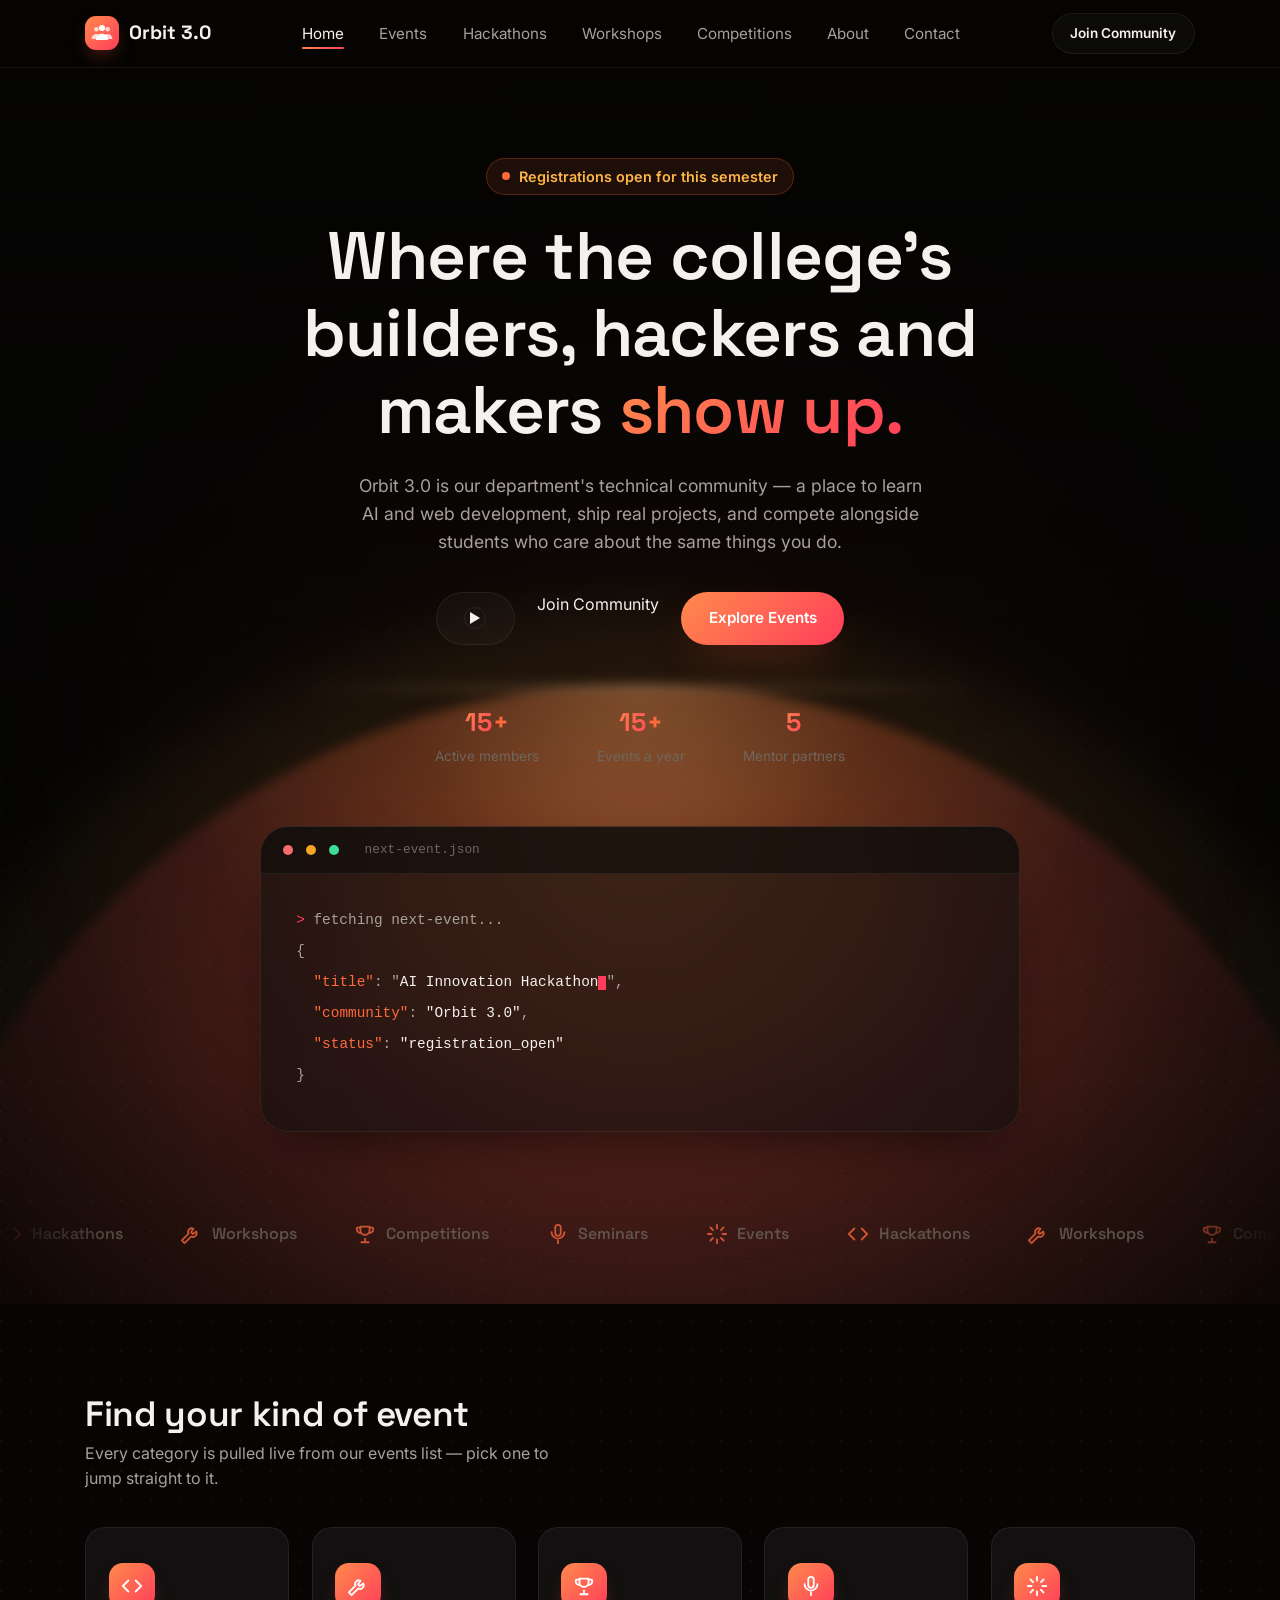
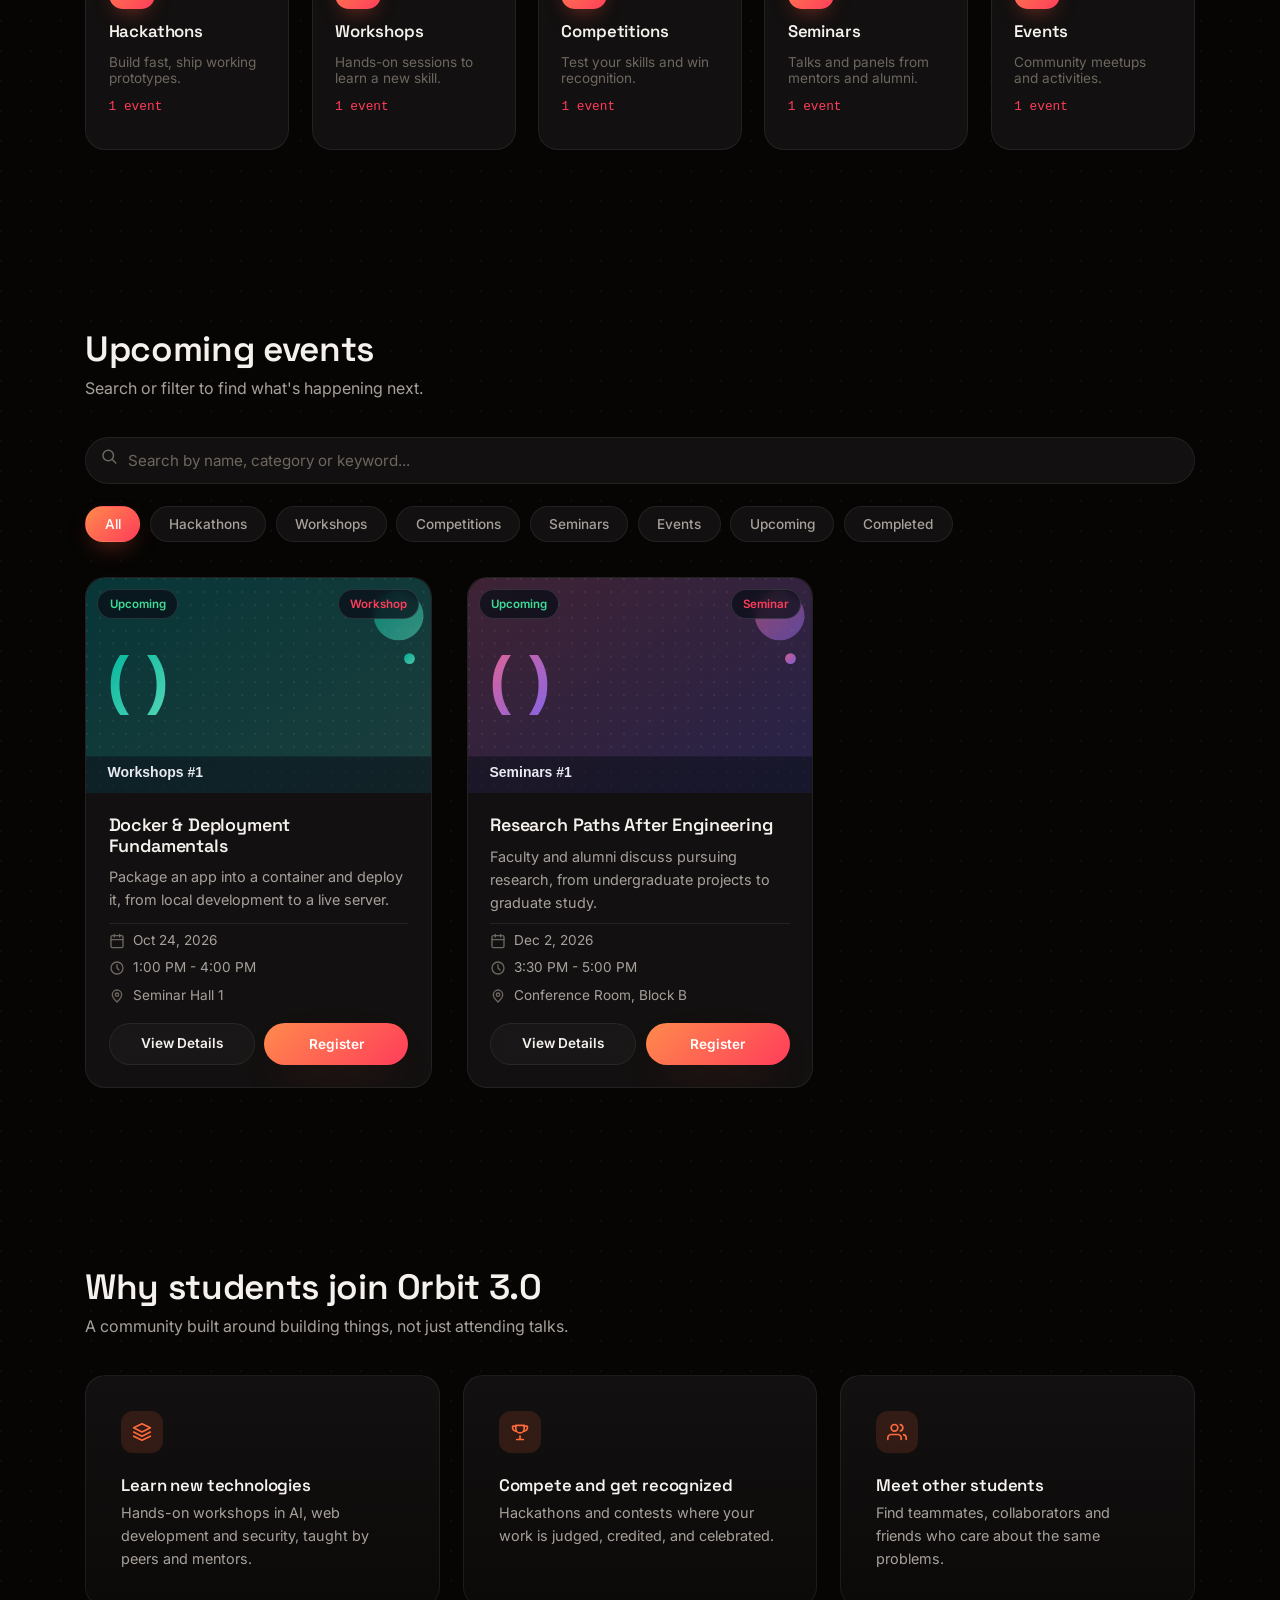
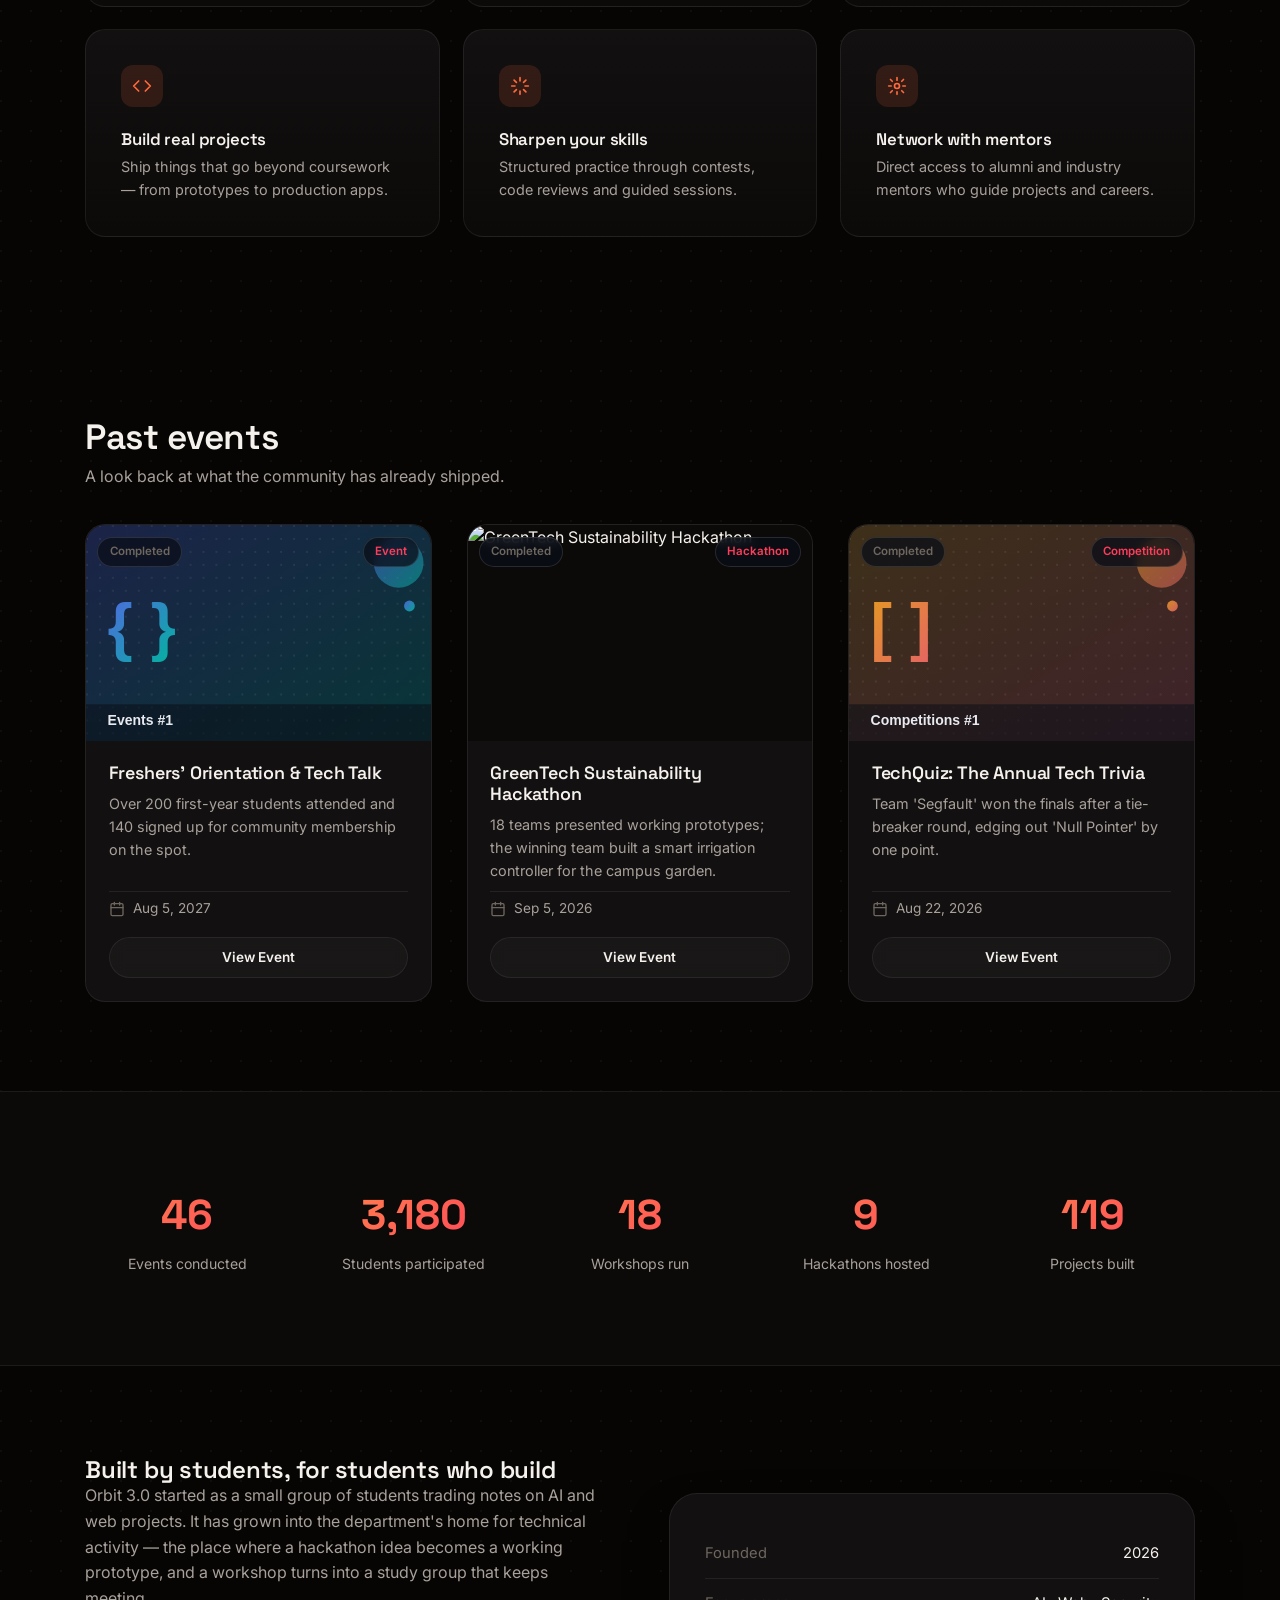
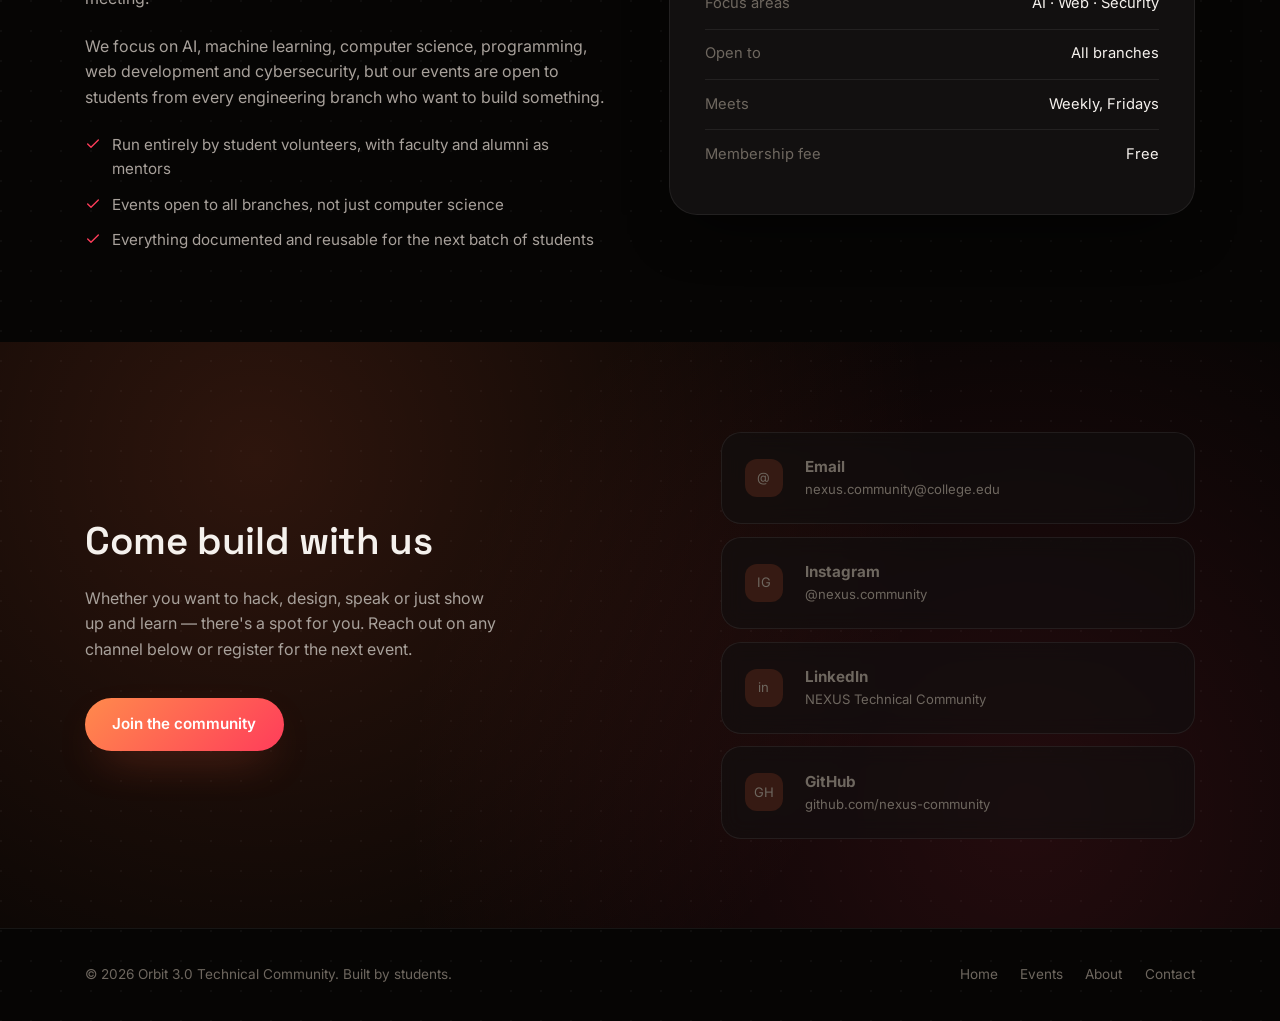
==== commit 71e2fe7a: "link" ====
--- a/index.html
+++ b/index.html
@@ -46,7 +46,7 @@
       </nav>
 
       <div class="nav-cta">
-        <a href="#contact" class="btn btn-secondary btn-sm">Join Community</a>
+        <a href="https://chat.whatsapp.com/LE5e0GoB6PYJh3g0MpKlpO" class="btn btn-secondary btn-sm">Join Community</a>
         <button class="hamburger" id="hamburger" aria-label="Toggle navigation menu" aria-expanded="false">
           <span></span><span></span><span></span>
         </button>
@@ -73,7 +73,7 @@
             <span class="btn-play" aria-hidden="true">
               <svg width="10" height="12" viewBox="0 0 10 12" fill="currentColor"><path d="M0 0v12l10-6L0 0Z"/></svg>
             </span>
-            Join Community
+            <a href="https://chat.whatsapp.com/LE5e0GoB6PYJh3g0MpKlpO">Join Community</a>
           </a>
           <a href="#events" class="btn btn-primary">Explore Events</a>
         </div>
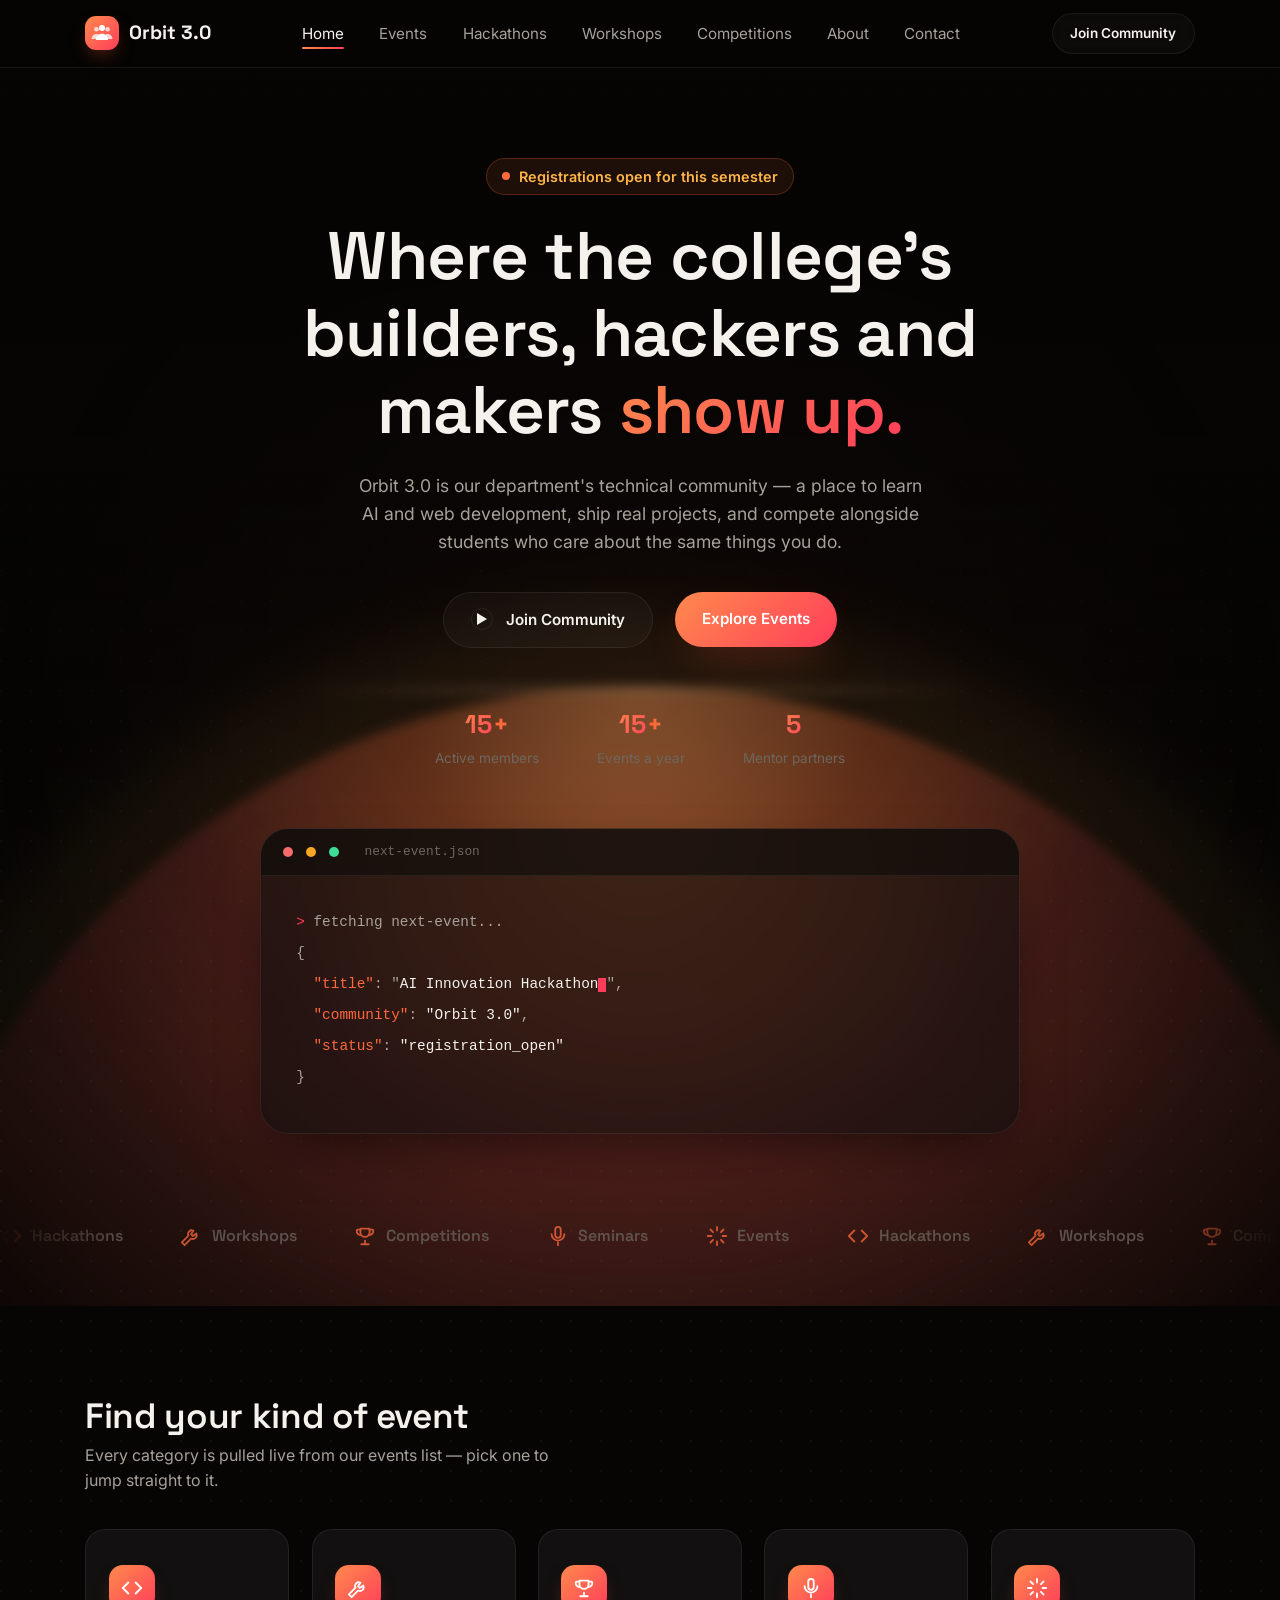
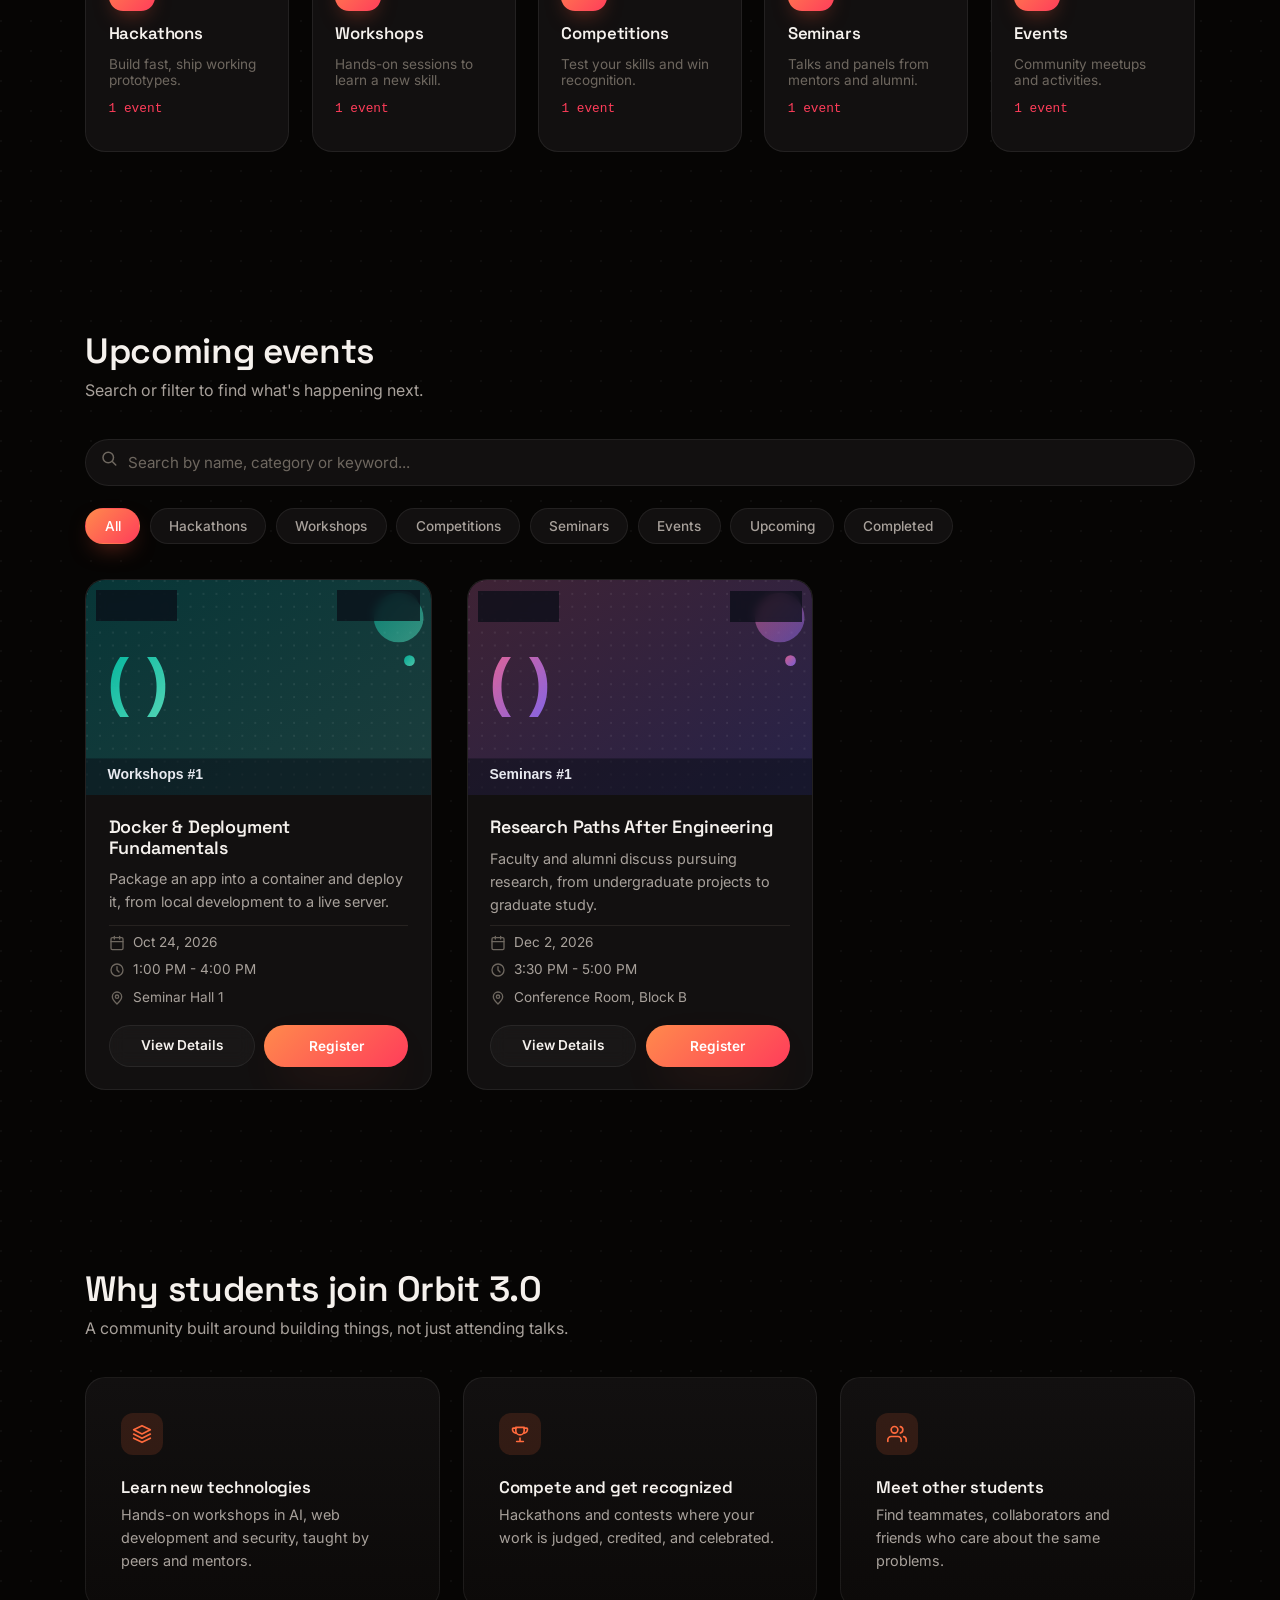
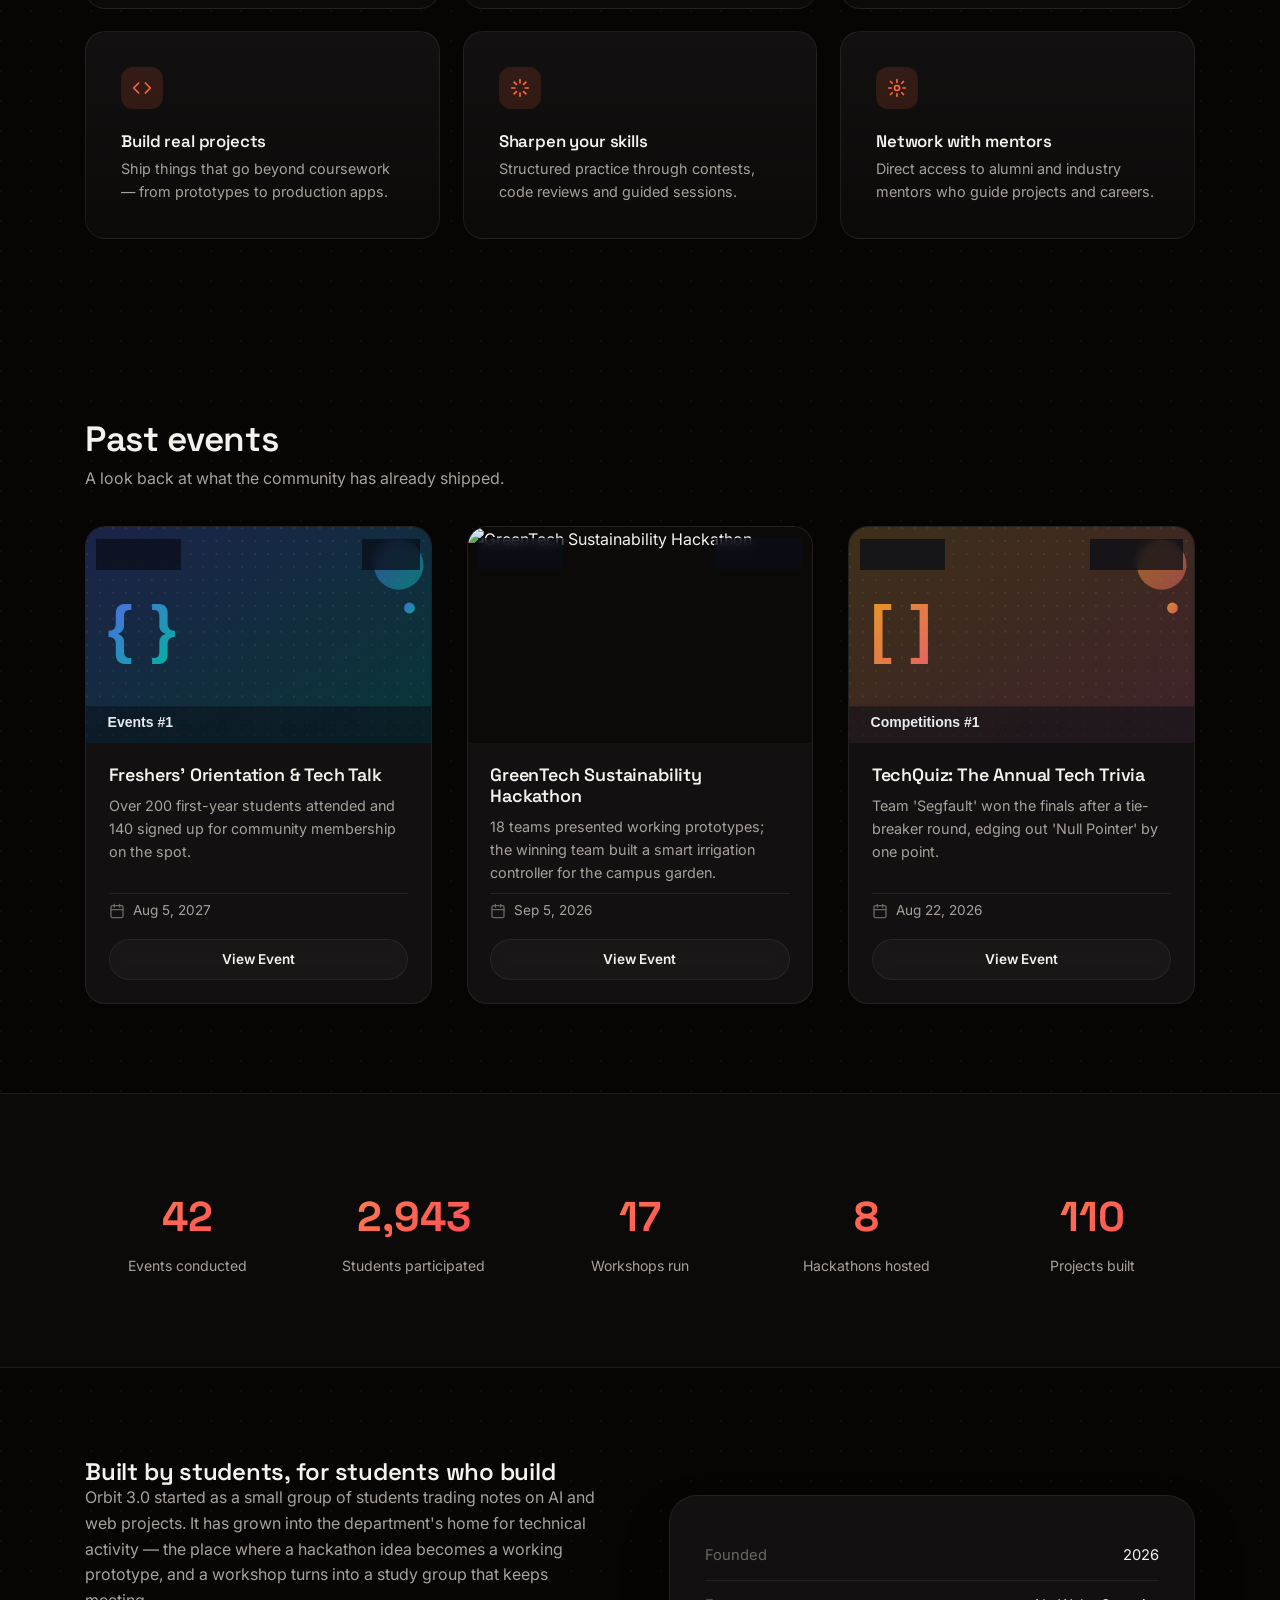
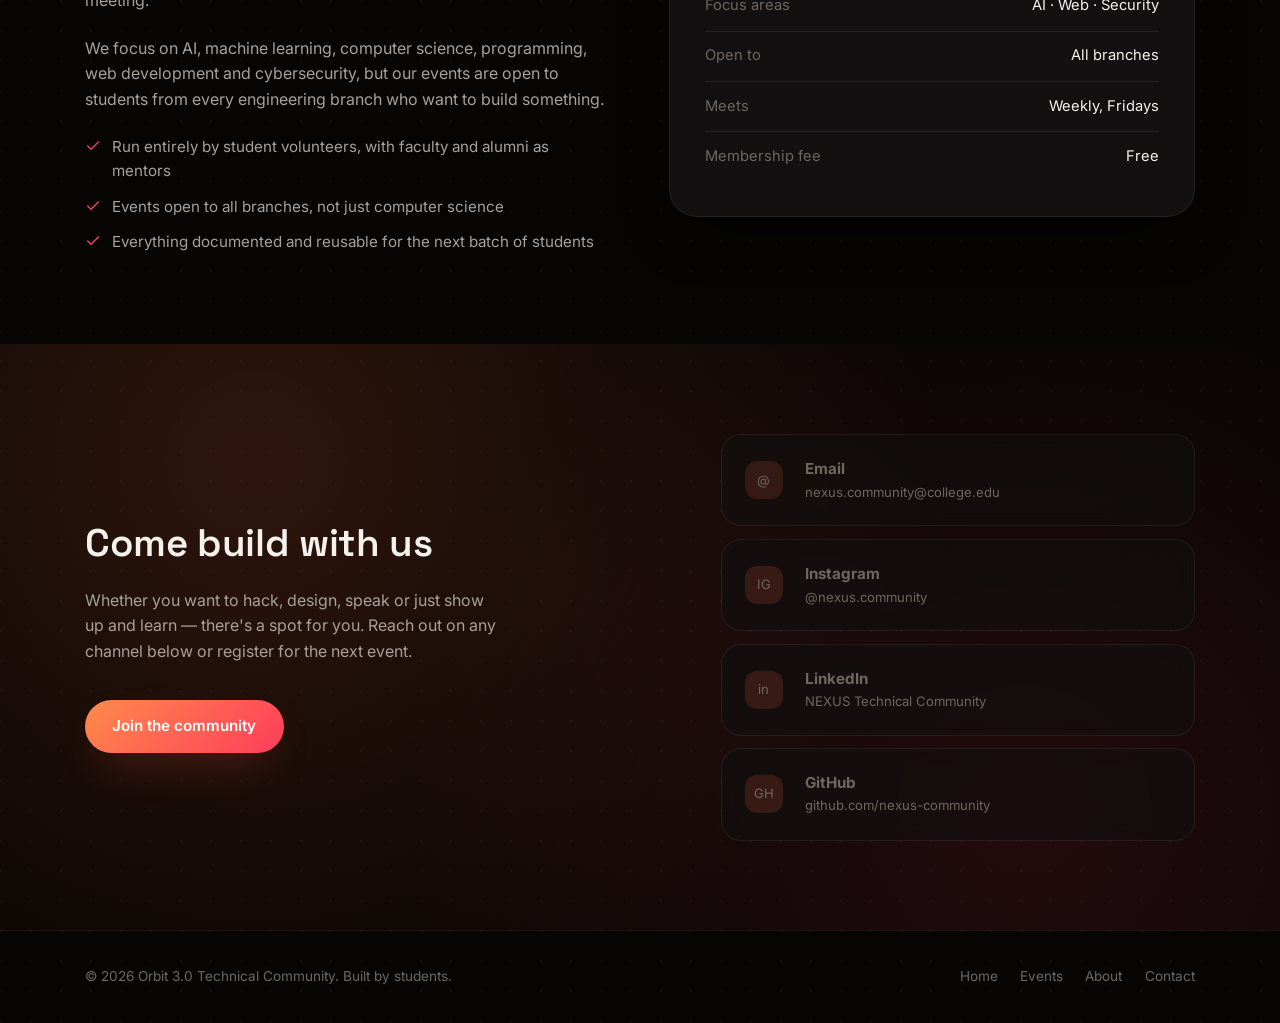
==== commit 1bee8a4d: "gg" ====
--- a/index.html
+++ b/index.html
@@ -73,7 +73,7 @@
             <span class="btn-play" aria-hidden="true">
               <svg width="10" height="12" viewBox="0 0 10 12" fill="currentColor"><path d="M0 0v12l10-6L0 0Z"/></svg>
             </span>
-            <a href="https://chat.whatsapp.com/LE5e0GoB6PYJh3g0MpKlpO">Join Community</a>
+            Join Community
           </a>
           <a href="#events" class="btn btn-primary">Explore Events</a>
         </div>
